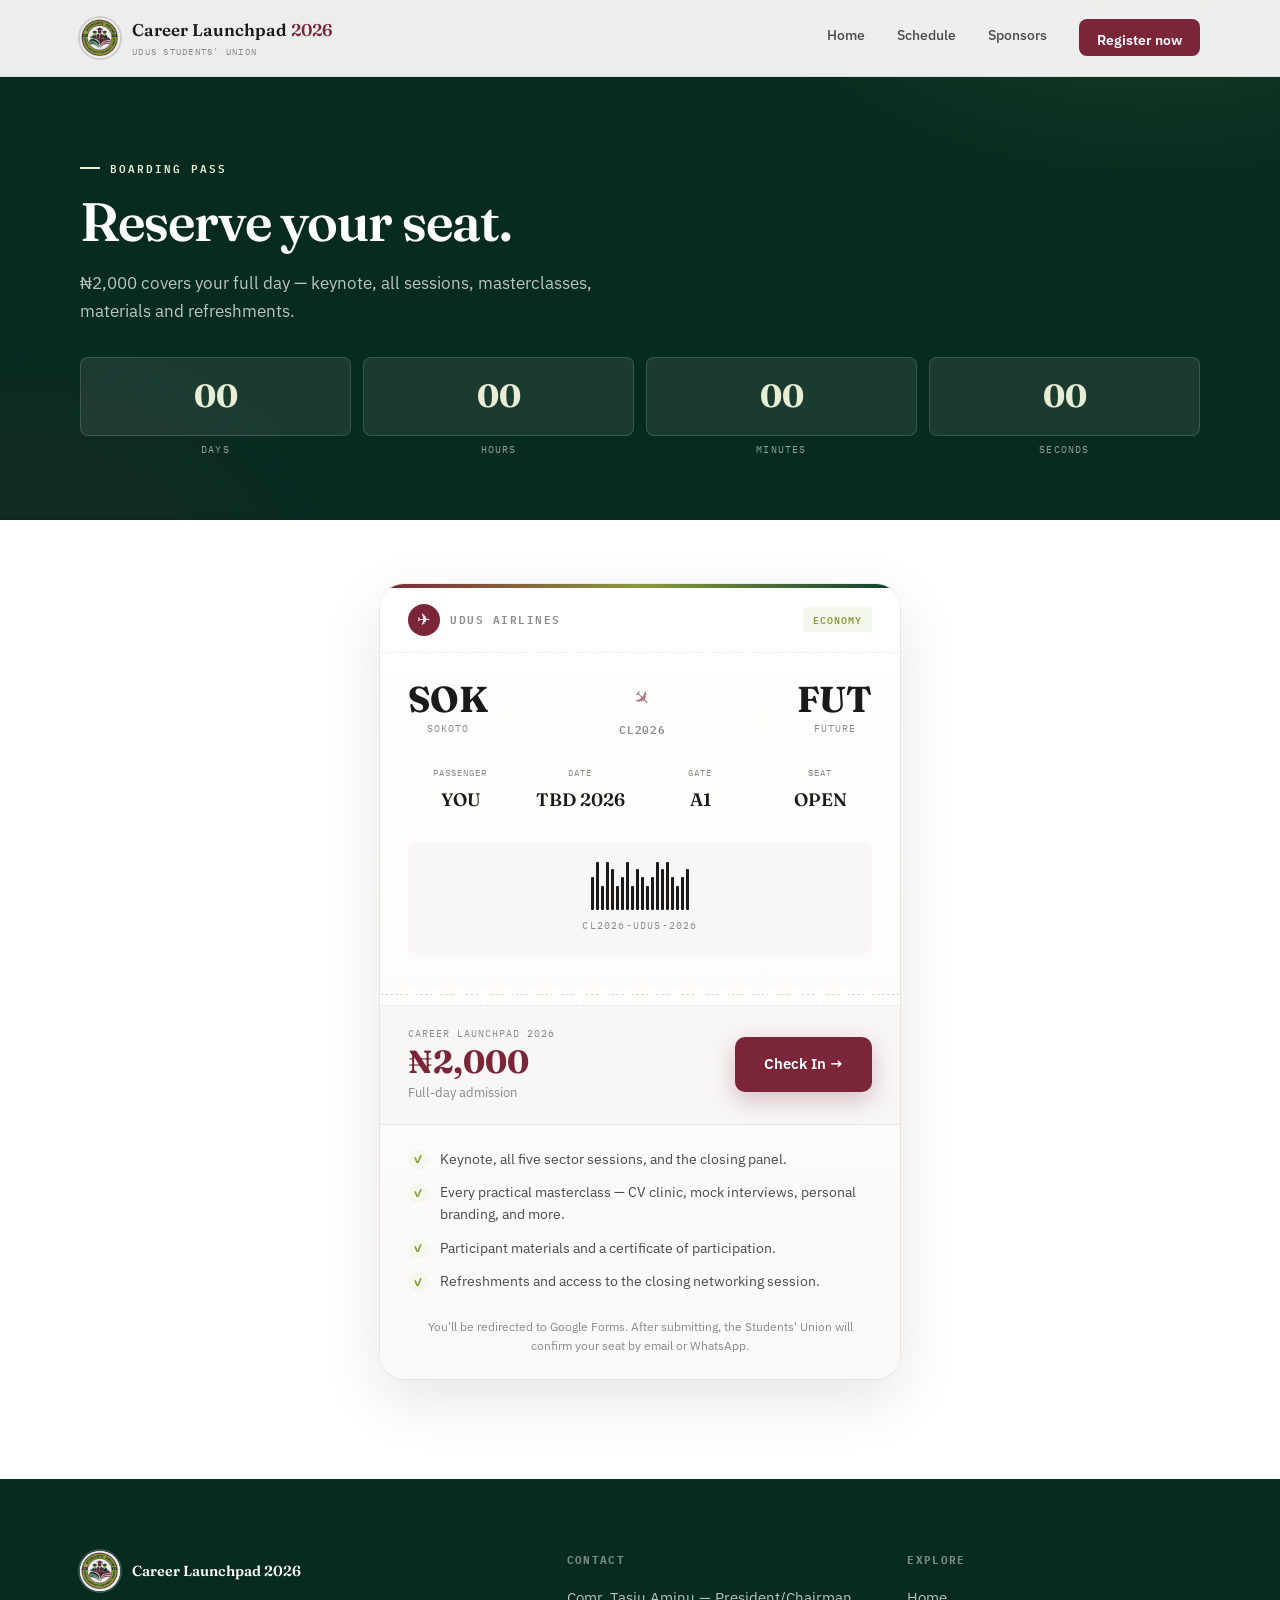
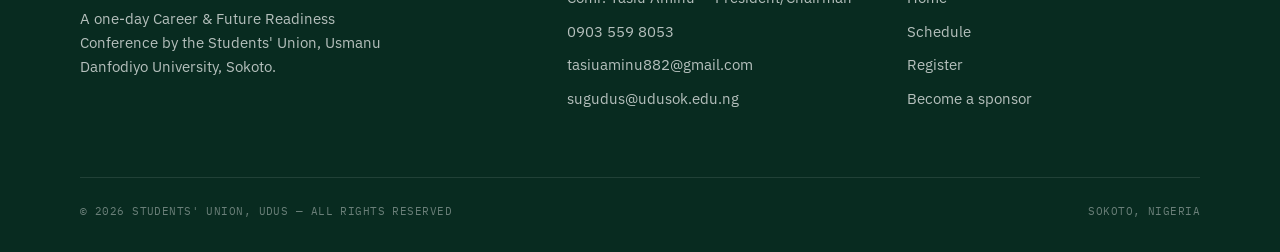
==== register.html @ d5c32422 "first commit" ====
<!DOCTYPE html>
<html lang="en">
<head>
<meta charset="UTF-8">
<meta name="viewport" content="width=device-width, initial-scale=1.0">
<title>Register — Career Launchpad 2026 | UDUS</title>
<meta name="description" content="Register for Career Launchpad 2026. ₦2,000 covers the full-day conference — keynote, sessions, masterclasses, materials and refreshments.">
<meta name="keywords" content="Career Launchpad 2026, UDUS registration, Usmanu Danfodiyo University, Students Union Sokoto, career conference Nigeria, UDUS career event, register for conference">
<meta name="author" content="Students' Union, Usmanu Danfodiyo University, Sokoto">
<meta name="robots" content="index, follow">
<meta property="og:title" content="Register — Career Launchpad 2026 | UDUS">
<meta property="og:description" content="Register for Career Launchpad 2026. ₦2,000 covers the full-day conference — keynote, sessions, masterclasses, materials and refreshments.">
<meta property="og:type" content="website">
<meta property="og:url" content="https://careerlaunchpad2026.com/register.html">
<meta property="og:image" content="images/logo.jpg">
<meta property="og:site_name" content="Career Launchpad 2026">
<meta name="twitter:card" content="summary_large_image">
<meta name="twitter:title" content="Register — Career Launchpad 2026 | UDUS">
<meta name="twitter:description" content="Register for Career Launchpad 2026. ₦2,000 covers the full-day conference — keynote, sessions, masterclasses, materials and refreshments.">
<meta name="twitter:image" content="images/logo.jpg">
<link rel="canonical" href="https://careerlaunchpad2026.com/register.html">
<link rel="preconnect" href="https://fonts.googleapis.com">
<link rel="preconnect" href="https://fonts.gstatic.com" crossorigin>
<link href="https://fonts.googleapis.com/css2?family=Fraunces:ital,wght@0,500;0,600;0,700;1,500;1,600&family=IBM+Plex+Sans:wght@400;500;600;700&family=IBM+Plex+Mono:wght@400;500;600&display=swap" rel="stylesheet">
<link rel="stylesheet" href="styles.css">
</head>
<body>

<!-- ============ NAV ============ -->
<header class="site">
  <div class="navbar">
    <a href="index.html" class="brandmark">
      <span class="mark"><img src="images/logo.jpg" alt="UDUS Students' Union crest"></span>
      <div>Career Launchpad <span style="color:var(--maroon)">2026</span><small>UDUS Students' Union</small></div>
    </a>
    <input type="checkbox" id="navToggle">
    <nav class="links">
      <a href="index.html">Home</a>
      <a href="schedule.html">Schedule</a>
      <a href="sponsors.html">Sponsors</a>
      <a href="register.html" class="nav-cta active">Register now</a>
    </nav>
    <label for="navToggle" class="burger"><span></span><span></span><span></span></label>
  </div>
</header>

<!-- ============ PAGE HERO ============ -->
<section class="page-hero" style="padding-bottom:60px;">
  <div class="wrap">
    <span class="eyebrow on-dark">Boarding pass</span>
    <h1>Reserve your seat.</h1>
    <p>₦2,000 covers your full day — keynote, all sessions, masterclasses, materials and refreshments.</p>
    <div class="countdown" id="countdown">
      <div class="cd-box"><div class="cd-num" id="cd-days">--</div><div class="cd-lbl">Days</div></div>
      <div class="cd-box"><div class="cd-num" id="cd-hours">--</div><div class="cd-lbl">Hours</div></div>
      <div class="cd-box"><div class="cd-num" id="cd-mins">--</div><div class="cd-lbl">Minutes</div></div>
      <div class="cd-box"><div class="cd-num" id="cd-secs">--</div><div class="cd-lbl">Seconds</div></div>
    </div>
  </div>
</section>

<!-- ============ BOARDING PASS ============ -->
<section style="padding-top:64px;">
  <div class="wrap">
    <div class="boarding-pass reveal">
      <!-- Header -->
      <div class="bp-header">
        <div class="bp-airline">
          <span class="bp-logo">✈</span>
          <span class="bp-airline-name">UDUS AIRLINES</span>
        </div>
        <div class="bp-class">ECONOMY</div>
      </div>

      <!-- Main ticket body -->
      <div class="bp-body">
        <div class="bp-route">
          <div class="bp-station">
            <div class="bp-code">SOK</div>
            <div class="bp-city">Sokoto</div>
          </div>
          <div class="bp-flight">
            <div class="bp-plane-icon">✈</div>
            <div class="bp-flight-num">CL2026</div>
          </div>
          <div class="bp-station">
            <div class="bp-code">FUT</div>
            <div class="bp-city">Future</div>
          </div>
        </div>

        <div class="bp-details">
          <div class="bp-detail">
            <div class="bp-label">Passenger</div>
            <div class="bp-value">YOU</div>
          </div>
          <div class="bp-detail">
            <div class="bp-label">Date</div>
            <div class="bp-value">TBD 2026</div>
          </div>
          <div class="bp-detail">
            <div class="bp-label">Gate</div>
            <div class="bp-value">A1</div>
          </div>
          <div class="bp-detail">
            <div class="bp-label">Seat</div>
            <div class="bp-value">OPEN</div>
          </div>
        </div>

        <div class="bp-barcode">
          <div class="bp-barcode-lines">
            <span></span><span></span><span></span><span></span><span></span>
            <span></span><span></span><span></span><span></span><span></span>
            <span></span><span></span><span></span><span></span><span></span>
            <span></span><span></span><span></span><span></span><span></span>
          </div>
          <div class="bp-barcode-num">CL2026-UDUS-2026</div>
        </div>
      </div>

      <!-- Perforation -->
      <div class="bp-perforation">
        <span></span><span></span><span></span><span></span><span></span>
        <span></span><span></span><span></span><span></span><span></span>
        <span></span><span></span><span></span><span></span><span></span>
        <span></span><span></span><span></span><span></span><span></span>
      </div>

      <!-- Stub -->
      <div class="bp-stub">
        <div class="bp-stub-left">
          <div class="bp-stub-label">Career Launchpad 2026</div>
          <div class="bp-stub-price">₦2,000</div>
          <div class="bp-stub-note">Full-day admission</div>
        </div>
        <div class="bp-stub-right">
          <a href="https://docs.google.com/forms/d/e/REPLACE_WITH_YOUR_FORM_ID/viewform" target="_blank" rel="noopener" class="btn btn-primary bp-cta">
            Check In →
          </a>
        </div>
      </div>

      <!-- Features -->
      <div class="bp-features">
        <div class="bp-feature">
          <span class="bp-check">✓</span>
          <span>Keynote, all five sector sessions, and the closing panel.</span>
        </div>
        <div class="bp-feature">
          <span class="bp-check">✓</span>
          <span>Every practical masterclass — CV clinic, mock interviews, personal branding, and more.</span>
        </div>
        <div class="bp-feature">
          <span class="bp-check">✓</span>
          <span>Participant materials and a certificate of participation.</span>
        </div>
        <div class="bp-feature">
          <span class="bp-check">✓</span>
          <span>Refreshments and access to the closing networking session.</span>
        </div>
      </div>

      <p class="bp-disclaimer">
        You'll be redirected to Google Forms. After submitting, the Students' Union will confirm your seat by email or WhatsApp.
      </p>
    </div>
  </div>
</section>

<!-- ============ FOOTER ============ -->
<footer>
  <div class="wrap">
    <div class="foot-grid">
      <div>
        <a href="index.html" class="brandmark" style="margin-bottom:16px; display:flex;">
          <span class="mark"><img src="images/logo.jpg" alt="UDUS Students' Union crest"></span>
          Career Launchpad 2026
        </a>
        <p style="max-width:320px;">A one-day Career &amp; Future Readiness Conference by the Students' Union, Usmanu Danfodiyo University, Sokoto.</p>
      </div>
      <div>
        <h5>Contact</h5>
        <p>Comr. Tasiu Aminu — President/Chairman</p>
        <a href="tel:+2349035598053">0903 559 8053</a>
        <a href="mailto:tasiuaminu882@gmail.com">tasiuaminu882@gmail.com</a>
        <a href="mailto:sugudus@udusok.edu.ng">sugudus@udusok.edu.ng</a>
      </div>
      <div>
        <h5>Explore</h5>
        <a href="index.html">Home</a>
        <a href="schedule.html">Schedule</a>
        <a href="register.html">Register</a>
        <a href="sponsors.html">Become a sponsor</a>
      </div>
    </div>
    <div class="foot-bottom">
      <span>© 2026 STUDENTS' UNION, UDUS — ALL RIGHTS RESERVED</span>
      <span>SOKOTO, NIGERIA</span>
    </div>
  </div>
</footer>

<div class="toast" id="toast"></div>

<script src="script.js"></script>
</body>
</html>
---- styles.css ----
/* ==========================================================================
   CAREER LAUNCHPAD 2026 — Clean, white-based, highly converting redesign
   White + SU Logo accents (maroon, olive, forest green)
   Mobile-first, scroll-reveal, image-integrated
   ========================================================================== */

:root{
  /* === Base whites & neutrals === */
  --bg:          #FFFFFF;
  --bg-soft:     #F8F7F5;
  --bg-warm:     #F0EDE8;
  --surface:     #FFFFFF;
  --surface-warm:#FAF9F7;
  --ink:         #1A1A1A;
  --ink-soft:    #4A4A4A;
  --ink-faint:   #8A8A8A;
  --ink-muted:   #B0B0B0;

  /* === SU Logo colours === */
  --maroon:      #7A2638;
  --maroon-light:#94304A;
  --maroon-deep: #5C1C2A;
  --green:       #0B3D2E;
  --green-deep:  #082B20;
  --olive:       #8B9A3E;
  --olive-soft:  #E8EDD5;
  --olive-light: #F4F7EC;

  /* === Functional === */
  --line:          rgba(0,0,0,0.07);
  --line-strong:   rgba(0,0,0,0.14);
  --line-white:    rgba(255,255,255,0.14);
  --shadow:        0 4px 24px rgba(0,0,0,0.06);
  --shadow-md:     0 8px 32px rgba(0,0,0,0.08);
  --shadow-lg:     0 16px 48px rgba(0,0,0,0.10);
  --shadow-xl:     0 24px 64px rgba(0,0,0,0.12);

  /* === Typography === */
  --display: 'Fraunces', Georgia, serif;
  --body:    'IBM Plex Sans', system-ui, sans-serif;
  --mono:    'IBM Plex Mono', monospace;

  --radius:    16px;
  --radius-sm: 10px;
  --radius-lg: 24px;
  --radius-xl: 32px;
}

*{box-sizing:border-box; margin:0; padding:0;}
html{scroll-behavior:smooth;}
body{
  background:var(--bg);
  color:var(--ink);
  font-family:var(--body);
  line-height:1.65;
  -webkit-font-smoothing:antialiased;
  overflow-x:hidden;
}
a{color:inherit; text-decoration:none;}
img{max-width:100%; display:block;}
ul{list-style:none;}
button{font-family:inherit; cursor:pointer;}
input, select, textarea{font-family:inherit;}

.wrap{
  max-width:1200px;
  margin:0 auto;
  padding:0 24px;
}
@media (min-width:768px){ .wrap{padding:0 40px;} }

/* ==========================================================================
   TYPOGRAPHY
   ========================================================================== */
h1,h2,h3,h4{
  font-family:var(--display);
  font-weight:600;
  letter-spacing:-0.02em;
  color:var(--ink);
  line-height:1.15;
}

.eyebrow{
  font-family:var(--mono);
  font-size:11px;
  letter-spacing:0.18em;
  text-transform:uppercase;
  color:var(--olive);
  display:inline-flex;
  align-items:center;
  gap:10px;
  font-weight:600;
}
.eyebrow::before{
  content:'';
  width:20px; height:2px;
  background:var(--olive);
  display:inline-block;
}
.eyebrow.on-dark{ color:var(--olive-soft); }
.eyebrow.on-dark::before{ background:var(--olive-soft); }
.eyebrow.center{ justify-content:center; }
.eyebrow.center::before{ content:none; }

/* ==========================================================================
    REVEAL ANIMATIONS
    ========================================================================== */
.reveal{
  opacity:0;
  transform:translateY(28px);
  transition:opacity .8s cubic-bezier(.22,1,.36,1), transform .8s cubic-bezier(.22,1,.36,1);
}
.reveal.in{opacity:1; transform:translateY(0);}
.reveal-delay-1{transition-delay:.1s;}
.reveal-delay-2{transition-delay:.2s;}
.reveal-delay-3{transition-delay:.3s;}
@media (prefers-reduced-motion:reduce){
  .reveal{opacity:1; transform:none; transition:none;}
  html{scroll-behavior:auto;}
}

/* Staggered children reveal */
.reveal-group > * {
  opacity: 0;
  transform: translateY(20px);
  transition: opacity .6s cubic-bezier(.22,1,.36,1), transform .6s cubic-bezier(.22,1,.36,1);
}
.reveal-group.in > *:nth-child(1) { transition-delay: 0s; opacity: 1; transform: translateY(0); }
.reveal-group.in > *:nth-child(2) { transition-delay: .08s; opacity: 1; transform: translateY(0); }
.reveal-group.in > *:nth-child(3) { transition-delay: .16s; opacity: 1; transform: translateY(0); }
.reveal-group.in > *:nth-child(4) { transition-delay: .24s; opacity: 1; transform: translateY(0); }
.reveal-group.in > *:nth-child(5) { transition-delay: .32s; opacity: 1; transform: translateY(0); }
.reveal-group.in > *:nth-child(6) { transition-delay: .40s; opacity: 1; transform: translateY(0); }

/* ==========================================================================
   BUTTONS
   ========================================================================== */
.btn{
  display:inline-flex; align-items:center; justify-content:center; gap:8px;
  padding:16px 28px; border-radius:10px; font-weight:600; font-size:15px;
  border:1.5px solid transparent;
  transition:transform .25s cubic-bezier(.22,1,.36,1), box-shadow .25s cubic-bezier(.22,1,.36,1), background .25s ease, color .25s ease;
  white-space:nowrap;
  position:relative; overflow:hidden;
}
.btn::before{
  content:''; position:absolute; inset:0;
  background:linear-gradient(135deg, rgba(255,255,255,0.15) 0%, transparent 60%);
  opacity:0; transition:opacity .3s ease;
  pointer-events:none;
}
.btn:hover{transform:translateY(-3px);}
.btn:hover::before{opacity:1;}
.btn:active{transform:translateY(-1px) scale(0.98);}

.btn-primary{
  background:var(--maroon); color:#fff;
  box-shadow:0 8px 24px rgba(122,38,56,0.28);
}
.btn-primary:hover{
  background:var(--maroon-light);
  box-shadow:0 12px 32px rgba(122,38,56,0.38);
}

.btn-olive{
  background:var(--olive); color:#1a1a06;
  box-shadow:0 8px 24px rgba(139,154,62,0.28);
}
.btn-olive:hover{
  background:#9DAD48;
  box-shadow:0 12px 32px rgba(139,154,62,0.38);
}

.btn-ghost{
  background:transparent; color:var(--ink);
  border:1.5px solid var(--line-strong);
}
.btn-ghost:hover{background:var(--bg-warm); border-color:var(--ink-faint);}
.btn-ghost.on-dark{color:#fff; border-color:rgba(255,255,255,0.35);}
.btn-ghost.on-dark:hover{background:rgba(255,255,255,0.08);}

.btn-white{
  background:#fff; color:var(--maroon);
  box-shadow:0 4px 16px rgba(0,0,0,0.08);
}
.btn-white:hover{box-shadow:0 8px 24px rgba(0,0,0,0.12);}

/* Button ripple effect */
.btn::after{
  content:''; position:absolute; inset:0;
  background:radial-gradient(circle at var(--x,50%) var(--y,50%), rgba(255,255,255,0.3) 0%, transparent 60%);
  opacity:0; transition:opacity .4s ease;
  pointer-events:none;
}
.btn:hover::after{opacity:1;}

/* ==========================================================================
   PHOTO SLOTS & IMAGE FRAMES
   ========================================================================== */
.photo-slot{
  position:relative; overflow:hidden;
  background:var(--bg-warm);
  border-radius:var(--radius);
}
.photo-slot img{
  width:100%; height:100%; object-fit:cover; display:block;
  transition:transform .6s cubic-bezier(.22,1,.36,1);
}
.photo-slot img.img-loading{
  opacity:0;
}
.photo-slot img.img-loaded{
  animation:imgFadeIn .6s ease forwards;
}
.photo-slot:hover img{transform:scale(1.05);}
.photo-slot .placeholder{
  position:absolute; inset:0;
  display:flex; flex-direction:column; align-items:center; justify-content:center;
  gap:10px; text-align:center; padding:20px;
  background:
    repeating-linear-gradient(135deg, rgba(0,0,0,0.02) 0 14px, transparent 14px 28px),
    linear-gradient(160deg, var(--bg-warm), var(--surface));
  border:2px dashed var(--line-strong);
}
.photo-slot .placeholder svg{width:28px; height:28px; opacity:0.4; color:var(--maroon);}
.photo-slot .placeholder .fname{
  font-family:var(--mono); font-size:10.5px; letter-spacing:0.05em; color:var(--ink-faint);
}
.photo-slot .placeholder .fdim{
  font-family:var(--mono); font-size:9.5px; color:var(--ink-muted);
}
.photo-slot.loaded .placeholder{display:none;}

@keyframes imgFadeIn{
  from{opacity:0; transform:scale(1.02);}
  to{opacity:1; transform:scale(1);}
}

.img-frame{
  border-radius:var(--radius-lg);
  overflow:hidden;
  box-shadow:var(--shadow-lg);
}
.img-frame img{width:100%; height:100%; object-fit:cover; display:block;}

/* ==========================================================================
   NAVIGATION
   ========================================================================== */
header.site{
  position:fixed; top:0; left:0; right:0; z-index:500;
  background:rgba(255,255,255,0.92);
  backdrop-filter:blur(12px);
  border-bottom:1px solid var(--line);
  transition:background .3s ease, box-shadow .3s ease;
}
header.site.scrolled{
  background:rgba(255,255,255,0.98);
  box-shadow:0 2px 20px rgba(0,0,0,0.06);
}

/* Mobile nav overlay */
@media (max-width:860px){
  nav.links::before{
    content:''; position:fixed; inset:0; background:rgba(0,0,0,0);
    pointer-events:none; transition:background .4s ease;
    z-index:-1;
  }
  #navToggle:checked ~ nav.links::before{
    background:rgba(0,0,0,0.35); pointer-events:auto;
  }
}

/* Mobile menu link stagger animation */
@media (max-width:860px){
  nav.links a{
    opacity:0; transform:translateX(20px);
    transition:opacity .3s ease, transform .3s ease, color .2s ease;
  }
  #navToggle:checked ~ nav.links a{
    opacity:1; transform:translateX(0);
  }
  #navToggle:checked ~ nav.links a:nth-child(1){transition-delay:.05s;}
  #navToggle:checked ~ nav.links a:nth-child(2){transition-delay:.1s;}
  #navToggle:checked ~ nav.links a:nth-child(3){transition-delay:.15s;}
  #navToggle:checked ~ nav.links a:nth-child(4){transition-delay:.2s;}
  #navToggle:checked ~ nav.links a:nth-child(5){transition-delay:.25s;}
  #navToggle:checked ~ nav.links a:nth-child(6){transition-delay:.3s;}
}

/* Ensure nav links are visible on desktop */
@media (min-width:861px){
  nav.links a{opacity:1 !important; transform:none !important; transition-delay:0s !important;}
}


.navbar{
  display:flex; align-items:center; justify-content:space-between;
  padding:14px 24px;
  max-width:1200px; margin:0 auto;
}
@media (min-width:768px){ .navbar{padding:16px 40px;} }

.brandmark{
  display:flex; align-items:center; gap:12px;
  font-family:var(--display); font-weight:600; font-size:17px;
  color:var(--ink);
  transition:opacity .2s ease;
}
.brandmark:hover{opacity:0.85;}
.brandmark .mark{
  width:40px; height:40px; border-radius:50%; flex:none; overflow:hidden;
  box-shadow:0 0 0 2px var(--line-strong);
  background:var(--bg);
  transition:transform .3s ease, box-shadow .3s ease;
}
.brandmark:hover .mark{transform:scale(1.08); box-shadow:0 0 0 3px var(--maroon);}
.brandmark .mark img{width:100%; height:100%; object-fit:cover; display:block;}
.brandmark small{
  display:block; font-family:var(--mono); font-weight:400; font-size:9px;
  letter-spacing:0.14em; color:var(--ink-faint); text-transform:uppercase; margin-top:1px;
}

nav.links{display:flex; align-items:center; gap:32px;}
nav.links a{
  font-size:14px; color:var(--ink-soft); font-weight:500;
  transition:color .2s ease;
  white-space:nowrap;
  position:relative;
  padding-bottom:4px;
}
nav.links a::after{
  content:''; position:absolute; left:0; right:100%; bottom:0; height:2px;
  background:var(--maroon);
  transition:right .3s cubic-bezier(.22,1,.36,1);
}
nav.links a:hover{color:var(--ink);}
nav.links a:hover::after{right:0;}
nav.links a.active{color:var(--ink); font-weight:600;}
nav.links a.active::after{right:0;}

.nav-cta{
  background:var(--maroon);
  color:#fff !important;
  font-weight:600; font-size:13px;
  padding:10px 18px;
  border-radius:8px;
  transition:transform .2s cubic-bezier(.22,1,.36,1), box-shadow .2s ease, background .2s ease;
}
.nav-cta::after{display:none !important;}
.nav-cta:hover{transform:translateY(-2px); box-shadow:0 8px 20px rgba(122,38,56,0.3); background:var(--maroon-light);}
.nav-cta:active{transform:translateY(0) scale(0.97);}

#navToggle{display:none;}
.burger{display:none; flex-direction:column; gap:5px; cursor:pointer; z-index:600; padding:4px;}
.burger span{width:24px; height:2px; background:var(--ink); transition:all .3s cubic-bezier(.22,1,.36,1);}

@media (max-width:860px){
  nav.links{
    position:fixed; top:0; right:-100%; height:100vh; width:78%; max-width:320px;
    background:var(--surface); flex-direction:column; justify-content:center;
    align-items:flex-start; padding:40px; gap:24px; transition:right .4s cubic-bezier(.22,1,.36,1);
    border-left:1px solid var(--line); box-shadow:var(--shadow-xl);
  }
  nav.links a{font-size:18px;}
  #navToggle:checked ~ nav.links{right:0;}
  .burger{display:flex;}
  #navToggle:checked ~ .burger span:nth-child(1){transform:rotate(45deg) translate(5px,5px);}
  #navToggle:checked ~ .burger span:nth-child(2){opacity:0; transform:scaleX(0);}
  #navToggle:checked ~ .burger span:nth-child(3){transform:rotate(-45deg) translate(5px,-5px);}
}

/* ==========================================================================
   HOME HERO
   ========================================================================== */
.trust-bar{
  display:flex; flex-wrap:nowrap; justify-content:center; align-items:center; gap:10px 18px;
  text-align:center; font-size:16px; line-height:1.4; color:var(--ink-soft);
  font-weight:700;
}
.trust-bar strong{
  color:var(--ink); font-weight:900;
  text-transform:uppercase;
  letter-spacing:0.08em;
  font-size:13px;
  display:inline-block;
  margin-right:6px;
}
.trust-bar > span{
  padding:4px 0;
  white-space:nowrap;
}
@media (max-width:900px){
  .trust-bar{flex-wrap:wrap; font-size:15px;}
}
@media (max-width:760px){
  .trust-bar{flex-direction:column; gap:10px; font-size:15px;}
  .trust-bar > span{display:block; white-space:normal;}
  .trust-bar [style*="color:var(--line-strong)"]{display:none;}
}

.home-hero{
  padding:140px 0 80px;
  background:var(--bg);
  position:relative;
  border-bottom:1px solid var(--line);
  overflow:hidden;
}
.home-hero::before{
  content:''; position:absolute; top:-20%; right:-10%; width:500px; height:500px;
  background:radial-gradient(circle, var(--olive-light) 0%, transparent 70%);
  opacity:0.6; pointer-events:none;
  animation:heroGlow 8s ease-in-out infinite alternate;
}
@keyframes heroGlow{
  from{transform:scale(1) translate(0,0); opacity:0.5;}
  to{transform:scale(1.1) translate(-20px,10px); opacity:0.7;}
}

.home-grid{
  display:grid; grid-template-columns:1.1fr 0.9fr; gap:60px; align-items:center;
  position:relative; z-index:1;
}
@media (max-width:960px){ .home-grid{grid-template-columns:1fr; gap:48px;} }

.theme-tag{
  font-family:var(--mono); font-size:11px; letter-spacing:0.12em; text-transform:uppercase;
  color:var(--maroon); background:var(--olive-light);
  padding:7px 14px; border-radius:20px; font-weight:600;
  display:inline-block; margin-bottom:24px;
}

h1.hero-title{
  font-size:clamp(36px, 5.5vw, 64px);
  line-height:1.05;
  color:var(--ink);
}
h1.hero-title em{
  font-style:italic; color:var(--maroon);
}

.hero-sub{
  margin-top:22px; max-width:520px;
  font-size:17.5px; color:var(--ink-soft); line-height:1.6;
}

.hero-actions{
  display:flex; gap:14px; margin-top:36px; flex-wrap:wrap;
}

.hero-meta{
  display:flex; gap:32px; margin-top:40px; flex-wrap:wrap;
}
.hero-meta div{
  font-family:var(--mono); font-size:11px; color:var(--ink-faint);
  text-transform:uppercase; letter-spacing:0.08em;
}
.hero-meta div b{
  display:block; font-family:var(--body); font-size:15px; color:var(--ink);
  font-weight:600; text-transform:none; letter-spacing:0; margin-top:4px;
}

/* Hero image card */
.hero-image-wrap{
  position:relative;
}
.hero-image-wrap .img-frame{
  aspect-ratio:4/5;
  position:relative;
}
.hero-image-wrap .hero-badge{
  position:absolute; bottom:-16px; left:-16px; z-index:3;
  background:var(--surface); border-radius:var(--radius);
  padding:16px 20px; box-shadow:var(--shadow-lg);
  display:flex; align-items:center; gap:14px;
}
.hero-badge .num{
  font-family:var(--display); font-size:28px; color:var(--maroon); font-weight:700;
}
.hero-badge .lbl{
  font-family:var(--mono); font-size:10px; color:var(--ink-faint);
  text-transform:uppercase; letter-spacing:0.08em; max-width:110px; line-height:1.4;
}

@media (max-width:960px){
  .home-hero{padding:120px 0 60px;}
  .hero-image-wrap .hero-badge{bottom:-12px; left:12px;}
}
@media (max-width:560px){
  .wrap{padding:0 20px;}
  .home-hero{padding:110px 0 48px;}
  .page-hero{padding:128px 0 56px;}
  .hero-actions{flex-direction:column; align-items:stretch;}
  .hero-actions .btn{width:100%; justify-content:center;}
  .hero-meta{gap:16px; margin-top:28px;}
  .hero-meta div{flex:1 1 100%;}
  .hero-image-wrap .hero-badge{left:10px; right:10px; bottom:-8px; padding:14px 16px;}
  .section-head{margin-bottom:40px;}
  .cta-banner{padding:32px 24px;}
  .cta-actions{flex-direction:column; align-items:stretch; width:100%;}
  .cta-actions .btn{width:100%; justify-content:center;}
  .brandmark{gap:8px; font-size:15px;}
  .brandmark .mark{width:36px; height:36px;}
  .brandmark small{display:none;}
}

/* ==========================================================================
   SECTION SHELL
   ========================================================================== */
section{padding:100px 0;}
@media (max-width:768px){ section{padding:72px 0;} }

.section-head{max-width:640px; margin-bottom:56px;}
.section-head h2{font-size:clamp(28px, 3.6vw, 44px); margin-top:16px;}
.section-head p{margin-top:14px; color:var(--ink-soft); font-size:16.5px;}
.section-head.center{margin-left:auto; margin-right:auto; text-align:center;}

.band-alt{background:var(--bg-soft);}
.band-warm{background:var(--bg-warm);}
.band-dark{background:var(--green-deep); color:#fff;}
.band-maroon{background:var(--maroon); color:#fff;}
.band-dark .section-head p{color:rgba(255,255,255,0.72);}
.band-dark h2{color:#fff;}

/* ==========================================================================
   ABOUT / WHY
   ========================================================================== */
.about-section{padding-top:96px;}
.about-grid{
  display:grid; justify-items:center;
}
.about-intro-card{
  width:min(100%, 900px);
  background:linear-gradient(135deg, var(--surface), var(--bg-soft));
  border:1px solid var(--line);
  border-radius:var(--radius-lg);
  padding:40px 36px;
  box-shadow:var(--shadow);
}
.about-head{max-width:720px; margin:0 auto 24px; text-align:center;}
.about-head h2{margin-top:16px; font-size:clamp(28px,3.4vw,40px);}
.about-head p{margin-top:14px; color:var(--ink-soft); font-size:16px;}

.about-image{aspect-ratio:3/4; border-radius:var(--radius-lg); overflow:hidden; box-shadow:var(--shadow-lg);}
.about-image img{width:100%; height:100%; object-fit:cover;}

.stat-grid-2{display:grid; grid-template-columns:repeat(2,1fr); gap:16px; margin-top:32px;}
@media (max-width:900px){ .about-intro-card{padding:32px 24px;} }
@media (max-width:480px){ .stat-grid-2{grid-template-columns:1fr;} }

.stat-cell{
  background:var(--surface); border:1px solid var(--line); border-radius:var(--radius-sm);
  padding:26px 22px;
}
.stat-cell .n{font-family:var(--display); font-size:28px; font-weight:700; color:var(--maroon);}
.stat-cell .t{font-size:14px; color:var(--ink-soft); margin-top:10px; line-height:1.55;}

/* ==========================================================================
   OUTCOMES
   ========================================================================== */
.outcome-list{display:grid; grid-template-columns:repeat(2,1fr); gap:0 48px;}
@media (max-width:760px){ .outcome-list{grid-template-columns:1fr;} }

.outcome-item{
  display:flex; gap:16px; align-items:flex-start;
  padding:20px 0; border-bottom:1px solid var(--line);
}
.band-dark .outcome-item{border-bottom-color:var(--line-white);}

.outcome-item .mark{
  flex:none; width:28px; height:28px; border-radius:50%;
  background:var(--olive-light); border:1.5px solid var(--olive);
  color:var(--olive); display:flex; align-items:center; justify-content:center;
  font-size:13px; font-weight:700; margin-top:2px;
}
.band-dark .outcome-item .mark{
  background:rgba(139,154,62,0.15); border-color:var(--olive-soft); color:var(--olive-soft);
}

.outcome-item p{font-size:15.5px; color:var(--ink-soft); line-height:1.6;}
.band-dark .outcome-item p{color:rgba(255,255,255,0.78);}

/* ==========================================================================
   SCHEDULE
   ========================================================================== */
.sched-table{
  border:1px solid var(--line); border-radius:var(--radius); overflow:hidden;
  background:var(--surface); box-shadow:var(--shadow);
}
.sched-row{
  display:grid; grid-template-columns:120px 1fr 140px; gap:18px; align-items:center;
  padding:22px 28px; border-bottom:1px solid var(--line);
  transition:background .25s ease, transform .25s ease, box-shadow .25s ease;
  position:relative;
}
.sched-row:hover{background:var(--bg-soft); transform:translateX(4px); box-shadow:var(--shadow); z-index:1;}
.sched-row:last-child{border-bottom:none;}

.sched-row .tcode{
  font-family:var(--mono); font-size:11.5px; color:var(--maroon);
  letter-spacing:0.06em; font-weight:600; text-transform:uppercase;
}
.sched-row .seg h4{font-size:17px; color:var(--ink); font-weight:600; transition:color .2s ease;}
.sched-row:hover .seg h4{color:var(--maroon);}
.sched-row .seg p{font-size:14px; color:var(--ink-soft); margin-top:4px;}
.sched-row .fmt{
  font-family:var(--mono); font-size:10.5px; text-transform:uppercase; letter-spacing:0.06em;
  color:var(--ink-faint); text-align:right;
  background:var(--bg-soft); border-radius:20px; padding:6px 14px;
  justify-self:end;
  transition:background .2s ease, color .2s ease;
}
.sched-row:hover .fmt{background:var(--olive-light); color:var(--olive);}

@media (max-width:720px){
  .sched-row{grid-template-columns:1fr; gap:6px; padding:20px 22px;}
  .sched-row:hover{transform:translateY(-2px);}
  .sched-row .fmt{text-align:left; justify-self:start;}
}

/* ==========================================================================
   MASTERCLASSES
   ========================================================================== */
.mc-grid{display:grid; grid-template-columns:repeat(3,1fr); gap:20px;}
@media (max-width:960px){ .mc-grid{grid-template-columns:repeat(2,1fr);} }
@media (max-width:560px){ .mc-grid{grid-template-columns:1fr;} }

.mc-card{
  background:var(--surface); border:1px solid var(--line); border-radius:var(--radius);
  padding:28px;
  transition:transform .35s cubic-bezier(.22,1,.36,1), box-shadow .35s cubic-bezier(.22,1,.36,1), border-color .3s ease;
  position:relative; overflow:hidden;
}
.mc-card::before{
  content:''; position:absolute; top:0; left:0; right:0; height:3px;
  background:linear-gradient(90deg, var(--maroon), var(--olive));
  transform:scaleX(0); transform-origin:left;
  transition:transform .4s cubic-bezier(.22,1,.36,1);
}
.mc-card:hover{transform:translateY(-6px); box-shadow:var(--shadow-lg); border-color:var(--line-strong);}
.mc-card:hover::before{transform:scaleX(1);}
.mc-card .tag{
  font-family:var(--mono); font-size:10px; color:var(--maroon);
  letter-spacing:0.1em; text-transform:uppercase; font-weight:600;
  background:var(--olive-light); padding:5px 10px; border-radius:6px; display:inline-block;
  transition:background .3s ease, color .3s ease;
}
.mc-card:hover .tag{background:var(--maroon); color:#fff;}
.mc-card h4{font-size:18px; margin-top:14px; transition:color .2s ease;}
.mc-card:hover h4{color:var(--maroon);}
.mc-card p{font-size:14px; color:var(--ink-soft); margin-top:10px; line-height:1.6;}

/* ==========================================================================
   GALLERY
   ========================================================================== */
.gallery-grid{display:grid; grid-template-columns:repeat(4,1fr); gap:16px;}
@media (max-width:900px){ .gallery-grid{grid-template-columns:repeat(2,1fr);} }

.gallery-grid .photo-slot{aspect-ratio:1/1; border-radius:var(--radius);}
.gallery-grid .photo-slot .placeholder{border-radius:var(--radius);}

/* ==========================================================================
   CTA BANNER
   ========================================================================== */
.cta-banner{
  background:var(--green-deep); border-radius:var(--radius-lg);
  padding:56px 48px;
  display:flex; align-items:center; justify-content:space-between; gap:32px; flex-wrap:wrap;
  color:#fff; position:relative; overflow:hidden;
}
.cta-banner::before{
  content:''; position:absolute; inset:0;
  background:
    radial-gradient(ellipse 600px 400px at 100% 0%, rgba(139,154,62,0.18), transparent 60%),
    radial-gradient(ellipse 400px 300px at 0% 100%, rgba(122,38,56,0.15), transparent 60%);
}
.cta-banner > *{position:relative; z-index:1;}
.cta-banner h3{color:#fff; font-size:clamp(24px,3.2vw,36px); max-width:500px;}
.cta-banner p{color:rgba(255,255,255,0.72); margin-top:10px; max-width:440px; font-size:16px;}
.cta-actions{display:flex; gap:14px; flex-wrap:wrap;}

/* Inline CTA (light background) */
.inline-cta{
  background:var(--bg-soft); border-radius:var(--radius-lg);
  padding:48px 40px;
  display:flex; align-items:center; justify-content:space-between; gap:32px; flex-wrap:wrap;
}
.inline-cta h3{font-size:clamp(22px,2.8vw,30px);}
.inline-cta p{color:var(--ink-soft); margin-top:8px; max-width:420px;}

/* ==========================================================================
   REGISTRATION / GOOGLE FORM
   ========================================================================== */
.reg-hero{padding:160px 0 80px; background:var(--bg); border-bottom:1px solid var(--line);}

.reg-card{
  max-width:640px; margin:0 auto;
  background:var(--surface);
  border:1px solid var(--line); border-radius:var(--radius-lg);
  padding:48px 40px;
  box-shadow:var(--shadow-lg);
  text-align:center;
}
@media (max-width:560px){ .reg-card{padding:36px 24px;} }

.reg-card .price{
  font-family:var(--display); font-size:56px; font-weight:700; color:var(--maroon);
  line-height:1;
}
.reg-card .price-note{
  font-family:var(--mono); font-size:11px; letter-spacing:0.1em;
  text-transform:uppercase; color:var(--ink-faint); margin-top:8px;
}

.reg-features{
  display:grid; grid-template-columns:1fr 1fr; gap:12px;
  margin:36px 0; text-align:left;
}
@media (max-width:480px){ .reg-features{grid-template-columns:1fr;} }

.reg-feature{
  display:flex; gap:12px; align-items:flex-start;
  padding:14px; background:var(--bg-soft); border-radius:var(--radius-sm);
}
.reg-feature .check{
  flex:none; width:22px; height:22px; border-radius:50%;
  background:var(--olive-light); color:var(--olive);
  display:flex; align-items:center; justify-content:center;
  font-size:11px; font-weight:700; margin-top:2px;
}
.reg-feature p{font-size:14px; color:var(--ink-soft); line-height:1.5;}

.google-form-note{
  background:var(--olive-light); border:1px solid var(--olive-soft);
  border-radius:var(--radius-sm); padding:16px 20px;
  font-size:14px; color:var(--ink-soft); text-align:left;
  margin-bottom:24px;
}

/* ==========================================================================
   SPONSORSHIP
   ========================================================================== */
.spons-intro{display:grid; grid-template-columns:1fr 1fr; gap:48px; align-items:start;}
@media (max-width:900px){ .spons-intro{grid-template-columns:1fr;} }

.why-list{display:grid; gap:14px; margin-top:24px;}
.why-item{
  padding:18px 20px; background:var(--surface); border:1px solid var(--line); border-radius:var(--radius-sm);
  font-size:14.5px; color:var(--ink-soft); display:flex; gap:14px;
  transition:transform .2s ease, box-shadow .2s ease;
}
.why-item:hover{transform:translateY(-2px); box-shadow:var(--shadow);}
.why-item b{color:var(--ink); font-weight:600;}
.why-item .idx{
  flex:none; width:28px; height:28px; border-radius:50%;
  background:var(--olive-light); color:var(--olive);
  display:flex; align-items:center; justify-content:center;
  font-family:var(--mono); font-size:12px; font-weight:700;
}

.support-board{
  background:var(--green-deep); color:#fff; border-radius:var(--radius); overflow:hidden;
  box-shadow:var(--shadow-lg);
}
.support-head{
  padding:16px 20px; background:rgba(255,255,255,0.06);
  border-bottom:1px solid rgba(255,255,255,0.1);
  font-family:var(--mono); font-size:11px; letter-spacing:0.1em;
  text-transform:uppercase; color:rgba(255,255,255,0.55);
  display:flex; justify-content:space-between;
}
.support-row{
  display:flex; justify-content:space-between; padding:16px 20px;
  border-bottom:1px solid rgba(255,255,255,0.08);
  font-size:14px;
}
.support-row:last-child{border-bottom:none;}
.support-row .label{color:rgba(255,255,255,0.5); text-transform:uppercase; font-size:11px; letter-spacing:0.06em; font-family:var(--mono);}
.support-row .value{color:#fff; font-weight:500;}

/* Sponsor photo band */
.sponsor-photo-band{
  margin-top:56px; border-radius:var(--radius); overflow:hidden; position:relative;
  min-height:320px; aspect-ratio:16/7;
}
.sponsor-photo-band img{width:100%; height:100%; object-fit:cover;}
.sponsor-photo-band .band-copy{
  position:absolute; inset:0; z-index:2;
  display:flex; flex-direction:column; justify-content:center;
  padding:40px 48px;
  background:linear-gradient(90deg, rgba(8,43,32,0.92) 0%, rgba(8,43,32,0.5) 60%, transparent 100%);
}
.sponsor-photo-band .band-copy h4{font-size:26px; color:#fff; max-width:420px;}
.sponsor-photo-band .band-copy p{font-size:15px; color:rgba(255,255,255,0.75); margin-top:10px; max-width:380px;}

@media (max-width:760px){
  .sponsor-photo-band{aspect-ratio:auto; min-height:280px;}
  .sponsor-photo-band .band-copy{padding:28px;}
  .sponsor-photo-band .band-copy h4{font-size:22px;}
}

/* Tiers */
.tier-grid{margin-top:56px; display:grid; grid-template-columns:repeat(3,1fr); gap:20px;}
@media (max-width:960px){ .tier-grid{grid-template-columns:repeat(2,1fr);} }
@media (max-width:560px){ .tier-grid{grid-template-columns:1fr;} }

.tier-card{
  background:var(--surface); border:1px solid var(--line); border-radius:var(--radius);
  padding:28px; display:flex; flex-direction:column; gap:12px;
  transition:transform .25s ease, box-shadow .25s ease, border-color .25s ease;
}
.tier-card:hover{transform:translateY(-4px); box-shadow:var(--shadow-lg); border-color:var(--line-strong);}
.tier-card .tname{
  font-family:var(--mono); font-size:10.5px; letter-spacing:0.1em;
  text-transform:uppercase; color:var(--maroon); font-weight:600;
}
.tier-card .tamt{font-family:var(--display); font-size:26px; font-weight:700; color:var(--ink);}
.tier-card .tdesc{font-size:14px; color:var(--ink-soft); line-height:1.55;}
.tier-card .tbtn{
  margin-top:auto; text-align:center; padding:12px;
  border-radius:8px; border:1.5px solid var(--line-strong);
  font-size:14px; font-weight:600; color:var(--ink);
  transition:all .2s ease;
}
.tier-card .tbtn:hover{background:var(--maroon); border-color:var(--maroon); color:#fff;}

.tier-card.full{
  grid-column:span 3;
  background:linear-gradient(135deg, var(--green-deep), var(--green));
  color:#fff; border-color:transparent;
  display:grid; grid-template-columns:1fr auto; align-items:center; gap:24px;
}
.tier-card.full .tname{color:var(--olive-soft);}
.tier-card.full .tamt, .tier-card.full .tdesc{color:#fff;}
.tier-card.full .tdesc{color:rgba(255,255,255,0.78);}
.tier-card.full .tbtn{
  border-color:rgba(255,255,255,0.4); color:#fff;
}
.tier-card.full .tbtn:hover{background:var(--olive); border-color:var(--olive); color:#1a1a06;}

@media (max-width:960px){ .tier-card.full{grid-column:span 2;} }
@media (max-width:560px){ .tier-card.full{grid-column:span 1; grid-template-columns:1fr;} }

/* ==========================================================================
   COUNTDOWN
   ========================================================================== */
.countdown{display:flex; gap:12px; margin-top:32px; flex-wrap:wrap;}
.countdown .cd-box{
  flex:1; min-width:70px; text-align:center;
}
.countdown .cd-box .cd-num{
  font-family:var(--display); font-size:clamp(24px,3vw,32px); font-weight:700;
  color:var(--olive-soft);
  background:rgba(255,255,255,0.08); border:1px solid rgba(255,255,255,0.14);
  border-radius:8px; padding:12px 0;
}
.countdown .cd-box .cd-lbl{
  font-family:var(--mono); font-size:10px; letter-spacing:0.12em;
  text-transform:uppercase; color:rgba(255,255,255,0.55); margin-top:6px;
}

/* Light version */
.countdown-light .cd-box .cd-num{
  color:var(--maroon);
  background:var(--olive-light); border:1px solid var(--olive-soft);
}
.countdown-light .cd-box .cd-lbl{color:var(--ink-faint);}

/* ==========================================================================
   PAGE HERO
   ========================================================================== */
.page-hero{
  padding:150px 0 70px;
  background:var(--green-deep);
  color:#fff;
  position:relative;
  overflow:hidden;
  border-bottom:1px solid var(--line);
}
.page-hero::before{
  content:''; position:absolute; inset:0;
  background:
    radial-gradient(ellipse 700px 400px at 90% -10%, rgba(139,154,62,0.18), transparent 60%),
    radial-gradient(ellipse 600px 400px at 0% 110%, rgba(122,38,56,0.12), transparent 60%);
}
.page-hero .wrap{position:relative; z-index:1;}
.page-hero .eyebrow.on-dark{color:var(--olive-soft);}
.page-hero .eyebrow.on-dark::before{background:var(--olive-soft);}
.page-hero h1{color:#fff; font-size:clamp(34px,5vw,54px); margin-top:14px; max-width:680px;}
.page-hero p{color:rgba(255,255,255,0.72); margin-top:16px; max-width:560px; font-size:17px;}
.page-hero .hero-strip{
  display:flex; gap:36px; margin-top:36px; flex-wrap:wrap;
}
.page-hero .hero-strip div{
  font-family:var(--mono); font-size:11px; color:rgba(255,255,255,0.5);
  text-transform:uppercase; letter-spacing:0.08em;
}
.page-hero .hero-strip div b{
  display:block; font-family:var(--body); font-size:15px; color:#fff;
  font-weight:600; text-transform:none; letter-spacing:0; margin-top:4px;
}

/* ==========================================================================
   FOOTER
   ========================================================================== */
footer{
  background:var(--green-deep); color:rgba(255,255,255,0.78);
  padding:72px 0 32px;
}
.foot-grid{
  display:grid; grid-template-columns:1.5fr 1fr 1fr;
  gap:48px;
}
@media (max-width:800px){ .foot-grid{grid-template-columns:1fr; gap:36px;} }

.foot-grid h5{
  font-family:var(--mono); font-size:11px; letter-spacing:0.12em;
  text-transform:uppercase; color:rgba(255,255,255,0.45); margin-bottom:16px;
}
.foot-grid p, .foot-grid a{
  font-size:14.5px; color:rgba(255,255,255,0.7);
  display:block; margin-bottom:10px; transition:color .2s ease;
}
.foot-grid a:hover{color:#fff;}
.foot-grid .brandmark{color:#fff; margin-bottom:16px; display:flex !important;}
.foot-grid .brandmark .mark{box-shadow:0 0 0 2px rgba(255,255,255,0.2);}

.foot-bottom{
  margin-top:56px; padding-top:24px;
  border-top:1px solid rgba(255,255,255,0.1);
  display:flex; justify-content:space-between; flex-wrap:wrap; gap:10px;
  font-family:var(--mono); font-size:11px; color:rgba(255,255,255,0.4);
  letter-spacing:0.04em;
}

/* ==========================================================================
   MODAL
   ========================================================================== */
.modal-overlay{
  position:fixed; inset:0; background:rgba(8,20,15,0.55); backdrop-filter:blur(5px);
  display:none; align-items:center; justify-content:center; z-index:900; padding:20px;
}
.modal-overlay.open{display:flex;}
.modal{
  background:var(--surface); color:var(--ink); border-radius:var(--radius); max-width:480px; width:100%;
  padding:36px; max-height:88vh; overflow-y:auto; position:relative; box-shadow:var(--shadow-xl);
}
.modal-close{
  position:absolute; top:18px; right:18px; width:32px; height:32px; border-radius:50%;
  border:1px solid var(--line); background:var(--bg); display:flex; align-items:center; justify-content:center;
  font-size:16px; color:var(--ink-soft); cursor:pointer; transition:all .2s ease;
}
.modal-close:hover{background:var(--bg-warm); color:var(--ink);}
.modal h3{font-size:22px;}
.modal .sub{font-size:14px; color:var(--ink-soft); margin-top:6px;}
.modal form{margin-top:24px; display:grid; gap:14px;}
.modal textarea{
  width:100%; padding:12px 14px; border-radius:8px; border:1.5px solid var(--line-strong);
  resize:vertical; min-height:80px; font-size:14.5px; outline:none;
}
.modal textarea:focus{border-color:var(--maroon);}
.modal .submit-btn{
  margin-top:4px; padding:14px; border-radius:8px; border:none;
  background:var(--maroon); color:#fff; font-weight:600; font-size:15px;
  transition:background .2s ease;
}
.modal .submit-btn:hover{background:var(--maroon-light);}

/* ==========================================================================
   FORM FIELDS
   ========================================================================== */
.field label{
  display:block; font-family:var(--mono); font-size:10.5px; text-transform:uppercase;
  letter-spacing:0.08em; color:var(--ink-faint); margin-bottom:6px;
}
.field input, .field select, .field textarea{
  width:100%; padding:13px 14px; border-radius:8px; border:1.5px solid var(--line-strong);
  background:#fff; font-size:15px; color:var(--ink); outline:none;
  transition:border-color .15s ease, box-shadow .15s ease;
}
.field input:focus, .field select:focus, .field textarea:focus{
  border-color:var(--maroon);
  box-shadow:0 0 0 3px rgba(122,38,56,0.08);
}
.field-row{display:grid; grid-template-columns:1fr 1fr; gap:14px;}
@media (max-width:480px){ .field-row{grid-template-columns:1fr;} }

/* ==========================================================================
   TOAST
   ========================================================================== */
.toast{
  position:fixed; bottom:28px; left:50%; transform:translateX(-50%) translateY(20px);
  background:var(--maroon); color:#fff; padding:14px 24px; border-radius:10px;
  font-size:14px; font-weight:600; opacity:0; pointer-events:none;
  transition:all .35s ease; z-index:999; box-shadow:var(--shadow-lg);
}
.toast.show{opacity:1; transform:translateX(-50%) translateY(0);}

/* ==========================================================================
   MARQUEE / TRUST BAR
   ========================================================================== */
.trust-bar{
  display:flex; align-items:center; justify-content:center; gap:48px;
  padding:28px 0; flex-wrap:wrap;
}
.trust-bar span{
  font-family:var(--mono); font-size:11px; letter-spacing:0.1em;
  text-transform:uppercase; color:var(--ink-faint);
}

/* ==========================================================================
   UTILITY
   ========================================================================== */
.text-center{text-align:center;}
.mt-8{margin-top:8px;} .mt-16{margin-top:16px;} .mt-24{margin-top:24px;} .mt-32{margin-top:32px;} .mt-48{margin-top:48px;}
.mb-8{margin-bottom:8px;} .mb-16{margin-bottom:16px;} .mb-24{margin-bottom:24px;} .mb-32{margin-bottom:32px;} .mb-48{margin-bottom:48px;}

/* ==========================================================================
   FLOATING PARTICLES (subtle background decoration)
   ========================================================================== */
.particles-bg{
  position:absolute; inset:0; overflow:hidden; pointer-events:none; z-index:0;
}
.particles-bg .particle{
  position:absolute; border-radius:50%; opacity:0.06;
  animation:particleFloat 20s ease-in-out infinite;
}
.particles-bg .particle:nth-child(1){width:300px; height:300px; background:var(--olive); top:10%; left:-5%; animation-delay:0s; animation-duration:25s;}
.particles-bg .particle:nth-child(2){width:200px; height:200px; background:var(--maroon); top:60%; right:-3%; animation-delay:-5s; animation-duration:20s;}
.particles-bg .particle:nth-child(3){width:150px; height:150px; background:var(--green); bottom:10%; left:30%; animation-delay:-10s; animation-duration:22s;}

@keyframes particleFloat{
  0%, 100%{transform:translateY(0) translateX(0);}
  25%{transform:translateY(-20px) translateX(10px);}
  50%{transform:translateY(10px) translateX(-15px);}
  75%{transform:translateY(-15px) translateX(5px);}
}

/* ==========================================================================
   BOARDING PASS
   ========================================================================== */
.boarding-pass{
  max-width:520px;
  margin:0 auto;
  background:linear-gradient(180deg, #fff 0%, #faf9f7 100%);
  border-radius:var(--radius-lg);
  box-shadow:0 20px 60px rgba(0,0,0,0.1), 0 0 0 1px rgba(0,0,0,0.06);
  overflow:hidden;
  position:relative;
}
.boarding-pass::before{
  content:''; position:absolute; top:0; left:0; right:0; height:4px;
  background:linear-gradient(90deg, var(--maroon), var(--olive), var(--green));
}

/* Header */
.bp-header{
  display:flex; align-items:center; justify-content:space-between;
  padding:20px 28px 16px;
  border-bottom:1px dashed var(--line);
}
.bp-airline{
  display:flex; align-items:center; gap:10px;
}
.bp-logo{
  width:32px; height:32px; border-radius:50%;
  background:var(--maroon); color:#fff;
  display:flex; align-items:center; justify-content:center;
  font-size:16px;
}
.bp-airline-name{
  font-family:var(--mono); font-size:11px; letter-spacing:0.14em;
  text-transform:uppercase; color:var(--ink-faint); font-weight:600;
}
.bp-class{
  font-family:var(--mono); font-size:10px; letter-spacing:0.1em;
  text-transform:uppercase; color:var(--olive); font-weight:600;
  background:var(--olive-light); padding:4px 10px; border-radius:4px;
}

/* Body */
.bp-body{padding:28px;}

/* Route */
.bp-route{
  display:flex; align-items:center; justify-content:space-between;
  gap:16px; margin-bottom:28px;
}
.bp-station{text-align:center;}
.bp-station .bp-code{
  font-family:var(--display); font-size:36px; font-weight:700;
  color:var(--ink); line-height:1;
}
.bp-station .bp-city{
  font-family:var(--mono); font-size:10px; letter-spacing:0.1em;
  text-transform:uppercase; color:var(--ink-faint); margin-top:4px;
}
.bp-flight{
  display:flex; flex-direction:column; align-items:center; gap:6px;
  flex:1;
}
.bp-plane-icon{
  font-size:20px; color:var(--maroon); opacity:0.6;
  transform:rotate(45deg);
}
.bp-flight-num{
  font-family:var(--mono); font-size:11px; letter-spacing:0.08em;
  color:var(--ink-faint); font-weight:600;
}

/* Details grid */
.bp-details{
  display:grid; grid-template-columns:repeat(4, 1fr); gap:16px;
  margin-bottom:28px;
}
.bp-detail{text-align:center;}
.bp-detail .bp-label{
  font-family:var(--mono); font-size:9px; letter-spacing:0.12em;
  text-transform:uppercase; color:var(--ink-faint); margin-bottom:4px;
}
.bp-detail .bp-value{
  font-family:var(--display); font-size:18px; font-weight:600;
  color:var(--ink);
}

/* Barcode */
.bp-barcode{
  background:var(--bg-soft); border-radius:var(--radius-sm);
  padding:20px; text-align:center;
}
.bp-barcode-lines{
  display:flex; align-items:flex-end; justify-content:center;
  gap:2px; height:48px; margin-bottom:8px;
}
.bp-barcode-lines span{
  display:block; background:var(--ink);
  width:3px; border-radius:1px;
}
.bp-barcode-lines span:nth-child(odd){height:70%;}
.bp-barcode-lines span:nth-child(even){height:100%;}
.bp-barcode-lines span:nth-child(3n){height:50%;}
.bp-barcode-lines span:nth-child(5n){height:85%;}
.bp-barcode-num{
  font-family:var(--mono); font-size:10px; letter-spacing:0.12em;
  color:var(--ink-faint);
}

/* Perforation */
.bp-perforation{
  display:flex; align-items:center; justify-content:space-between;
  padding:0 28px; margin:4px 0;
  position:relative;
}
.bp-perforation::before{
  content:''; position:absolute; left:0; right:0; top:50%;
  border-top:1px dashed var(--line-strong);
}
.bp-perforation span{
  width:8px; height:16px; background:var(--bg);
  border-radius:50%; position:relative; z-index:1;
}
.bp-perforation span:nth-child(odd){margin-top:-2px;}
.bp-perforation span:nth-child(even){margin-bottom:-2px;}

/* Stub */
.bp-stub{
  display:flex; align-items:center; justify-content:space-between;
  gap:20px; padding:20px 28px;
  background:var(--bg-soft); border-top:1px dashed var(--line);
}
.bp-stub-left{flex:1;}
.bp-stub-label{
  font-family:var(--mono); font-size:10px; letter-spacing:0.1em;
  text-transform:uppercase; color:var(--ink-faint); margin-bottom:4px;
}
.bp-stub-price{
  font-family:var(--display); font-size:32px; font-weight:700;
  color:var(--maroon); line-height:1;
}
.bp-stub-note{
  font-size:13px; color:var(--ink-faint); margin-top:4px;
}
.bp-stub-right{flex:none;}
.bp-cta{
  padding:14px 28px; font-size:15px;
}

/* Features */
.bp-features{
  padding:24px 28px;
  display:grid; gap:12px;
  border-top:1px solid var(--line);
}
.bp-feature{
  display:flex; align-items:flex-start; gap:12px;
  font-size:14px; color:var(--ink-soft); line-height:1.55;
}
.bp-check{
  flex:none; width:20px; height:20px; border-radius:50%;
  background:var(--olive-light); color:var(--olive);
  display:flex; align-items:center; justify-content:center;
  font-size:11px; font-weight:700; margin-top:1px;
}

/* Disclaimer */
.bp-disclaimer{
  padding:0 28px 24px;
  font-size:12px; color:var(--ink-faint); text-align:center;
  line-height:1.6;
}

/* Boarding pass mobile */
@media (max-width:560px){
  .bp-body{padding:20px;}
  .bp-header{padding:16px 20px 12px;}
  .bp-stub{padding:16px 20px; flex-direction:column; align-items:stretch; text-align:center;}
  .bp-stub-right{width:100%;}
  .bp-cta{width:100%;}
  .bp-details{grid-template-columns:repeat(2, 1fr); gap:12px;}
  .bp-features{padding:20px;}
  .bp-disclaimer{padding:0 20px 20px;}
  .bp-perforation{padding:0 20px;}
}

/* ==========================================================================
   RESPONSIVE TWEAKS
   ========================================================================== */
@media (max-width:480px){
  .hero-actions{flex-direction:column;}
  .hero-actions .btn{width:100%; justify-content:center;}
  .cta-actions{flex-direction:column; width:100%;}
  .cta-actions .btn{width:100%; justify-content:center;}
  .cta-banner{padding:40px 28px;}
  .inline-cta{padding:36px 24px;}
  .page-hero{padding:130px 0 50px;}
  .reg-hero{padding:130px 0 60px;}
  .modal{padding:28px 22px;}
  .home-hero::before{display:none;}
}
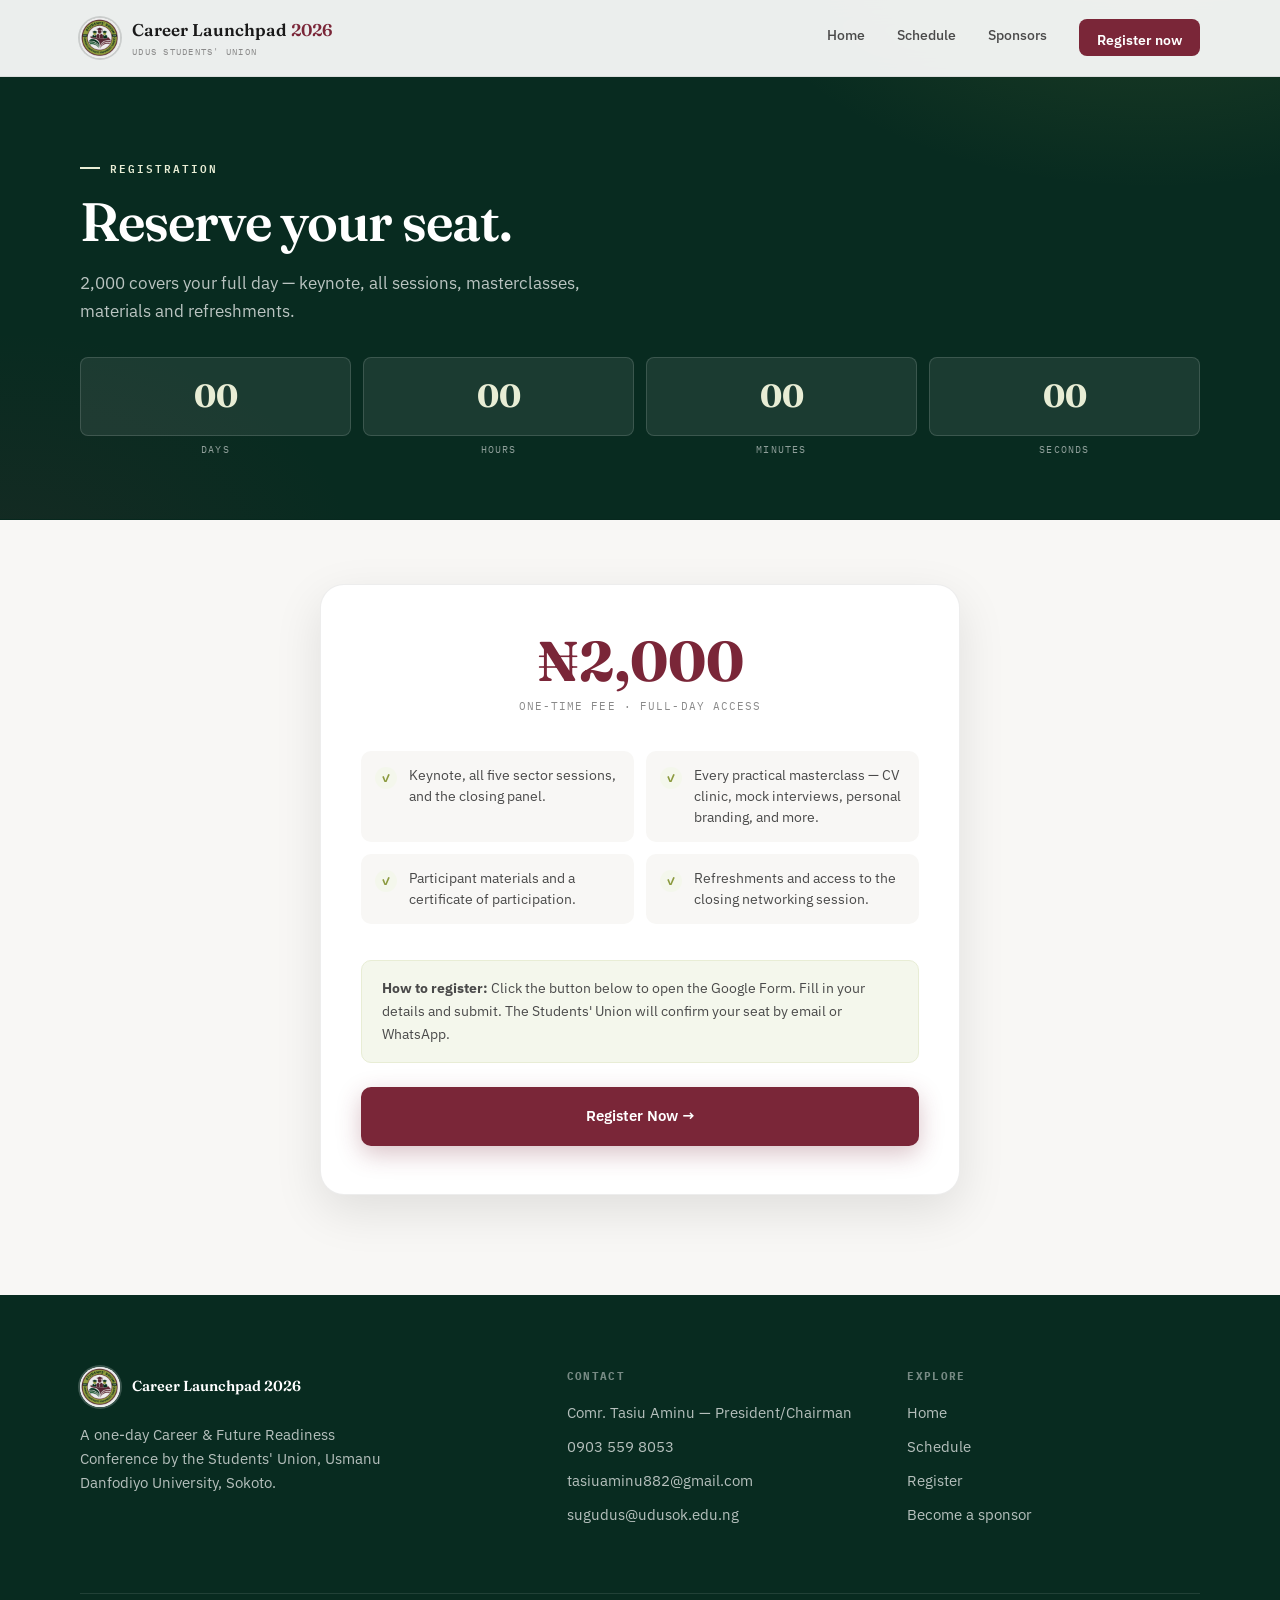
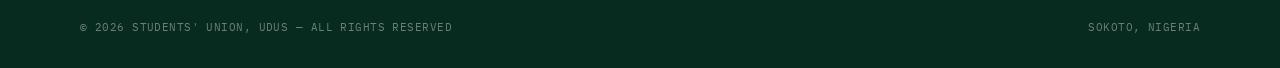
==== commit bccf6002: "form addition" ====
--- a/register.html
+++ b/register.html
@@ -44,12 +44,12 @@
   </div>
 </header>
 
-<!-- ============ PAGE HERO ============ -->
+<!-- ============ REGISTRATION HERO ============ -->
 <section class="page-hero" style="padding-bottom:60px;">
   <div class="wrap">
-    <span class="eyebrow on-dark">Boarding pass</span>
+    <span class="eyebrow on-dark">Registration</span>
     <h1>Reserve your seat.</h1>
-    <p>₦2,000 covers your full day — keynote, all sessions, masterclasses, materials and refreshments.</p>
+    <p>2,000 covers your full day — keynote, all sessions, masterclasses, materials and refreshments.</p>
     <div class="countdown" id="countdown">
       <div class="cd-box"><div class="cd-num" id="cd-days">--</div><div class="cd-lbl">Days</div></div>
       <div class="cd-box"><div class="cd-num" id="cd-hours">--</div><div class="cd-lbl">Hours</div></div>
@@ -59,111 +59,39 @@
   </div>
 </section>
 
-<!-- ============ BOARDING PASS ============ -->
-<section style="padding-top:64px;">
+<!-- ============ REGISTRATION CARD ============ -->
+<section class="band-alt" style="padding-top:64px;">
   <div class="wrap">
-    <div class="boarding-pass reveal">
-      <!-- Header -->
-      <div class="bp-header">
-        <div class="bp-airline">
-          <span class="bp-logo">✈</span>
-          <span class="bp-airline-name">UDUS AIRLINES</span>
+    <div class="reg-card reveal">
+      <div class="price">₦2,000</div>
+      <div class="price-note">One-time fee · Full-day access</div>
+
+      <div class="reg-features">
+        <div class="reg-feature">
+          <span class="check">✓</span>
+          <p>Keynote, all five sector sessions, and the closing panel.</p>
         </div>
-        <div class="bp-class">ECONOMY</div>
-      </div>
-
-      <!-- Main ticket body -->
-      <div class="bp-body">
-        <div class="bp-route">
-          <div class="bp-station">
-            <div class="bp-code">SOK</div>
-            <div class="bp-city">Sokoto</div>
-          </div>
-          <div class="bp-flight">
-            <div class="bp-plane-icon">✈</div>
-            <div class="bp-flight-num">CL2026</div>
-          </div>
-          <div class="bp-station">
-            <div class="bp-code">FUT</div>
-            <div class="bp-city">Future</div>
-          </div>
+        <div class="reg-feature">
+          <span class="check">✓</span>
+          <p>Every practical masterclass — CV clinic, mock interviews, personal branding, and more.</p>
         </div>
-
-        <div class="bp-details">
-          <div class="bp-detail">
-            <div class="bp-label">Passenger</div>
-            <div class="bp-value">YOU</div>
-          </div>
-          <div class="bp-detail">
-            <div class="bp-label">Date</div>
-            <div class="bp-value">TBD 2026</div>
-          </div>
-          <div class="bp-detail">
-            <div class="bp-label">Gate</div>
-            <div class="bp-value">A1</div>
-          </div>
-          <div class="bp-detail">
-            <div class="bp-label">Seat</div>
-            <div class="bp-value">OPEN</div>
-          </div>
+        <div class="reg-feature">
+          <span class="check">✓</span>
+          <p>Participant materials and a certificate of participation.</p>
         </div>
-
-        <div class="bp-barcode">
-          <div class="bp-barcode-lines">
-            <span></span><span></span><span></span><span></span><span></span>
-            <span></span><span></span><span></span><span></span><span></span>
-            <span></span><span></span><span></span><span></span><span></span>
-            <span></span><span></span><span></span><span></span><span></span>
-          </div>
-          <div class="bp-barcode-num">CL2026-UDUS-2026</div>
+        <div class="reg-feature">
+          <span class="check">✓</span>
+          <p>Refreshments and access to the closing networking session.</p>
         </div>
       </div>
 
-      <!-- Perforation -->
-      <div class="bp-perforation">
-        <span></span><span></span><span></span><span></span><span></span>
-        <span></span><span></span><span></span><span></span><span></span>
-        <span></span><span></span><span></span><span></span><span></span>
-        <span></span><span></span><span></span><span></span><span></span>
+      <div class="google-form-note">
+        <strong>How to register:</strong> Click the button below to open the Google Form. Fill in your details and submit. The Students' Union will confirm your seat by email or WhatsApp.
       </div>
 
-      <!-- Stub -->
-      <div class="bp-stub">
-        <div class="bp-stub-left">
-          <div class="bp-stub-label">Career Launchpad 2026</div>
-          <div class="bp-stub-price">₦2,000</div>
-          <div class="bp-stub-note">Full-day admission</div>
-        </div>
-        <div class="bp-stub-right">
-          <a href="https://docs.google.com/forms/d/e/REPLACE_WITH_YOUR_FORM_ID/viewform" target="_blank" rel="noopener" class="btn btn-primary bp-cta">
-            Check In →
-          </a>
-        </div>
-      </div>
-
-      <!-- Features -->
-      <div class="bp-features">
-        <div class="bp-feature">
-          <span class="bp-check">✓</span>
-          <span>Keynote, all five sector sessions, and the closing panel.</span>
-        </div>
-        <div class="bp-feature">
-          <span class="bp-check">✓</span>
-          <span>Every practical masterclass — CV clinic, mock interviews, personal branding, and more.</span>
-        </div>
-        <div class="bp-feature">
-          <span class="bp-check">✓</span>
-          <span>Participant materials and a certificate of participation.</span>
-        </div>
-        <div class="bp-feature">
-          <span class="bp-check">✓</span>
-          <span>Refreshments and access to the closing networking session.</span>
-        </div>
-      </div>
-
-      <p class="bp-disclaimer">
-        You'll be redirected to Google Forms. After submitting, the Students' Union will confirm your seat by email or WhatsApp.
-      </p>
+      <a href="https://forms.gle/maYBADxgQ5cT174L6" target="_blank" rel="noopener" class="btn btn-primary" style="width:100%;">
+        Register Now →
+      </a>
     </div>
   </div>
 </section>
--- a/styles.css
+++ b/styles.css
@@ -1036,192 +1036,6 @@
 }
 
 /* ==========================================================================
-   BOARDING PASS
-   ========================================================================== */
-.boarding-pass{
-  max-width:520px;
-  margin:0 auto;
-  background:linear-gradient(180deg, #fff 0%, #faf9f7 100%);
-  border-radius:var(--radius-lg);
-  box-shadow:0 20px 60px rgba(0,0,0,0.1), 0 0 0 1px rgba(0,0,0,0.06);
-  overflow:hidden;
-  position:relative;
-}
-.boarding-pass::before{
-  content:''; position:absolute; top:0; left:0; right:0; height:4px;
-  background:linear-gradient(90deg, var(--maroon), var(--olive), var(--green));
-}
-
-/* Header */
-.bp-header{
-  display:flex; align-items:center; justify-content:space-between;
-  padding:20px 28px 16px;
-  border-bottom:1px dashed var(--line);
-}
-.bp-airline{
-  display:flex; align-items:center; gap:10px;
-}
-.bp-logo{
-  width:32px; height:32px; border-radius:50%;
-  background:var(--maroon); color:#fff;
-  display:flex; align-items:center; justify-content:center;
-  font-size:16px;
-}
-.bp-airline-name{
-  font-family:var(--mono); font-size:11px; letter-spacing:0.14em;
-  text-transform:uppercase; color:var(--ink-faint); font-weight:600;
-}
-.bp-class{
-  font-family:var(--mono); font-size:10px; letter-spacing:0.1em;
-  text-transform:uppercase; color:var(--olive); font-weight:600;
-  background:var(--olive-light); padding:4px 10px; border-radius:4px;
-}
-
-/* Body */
-.bp-body{padding:28px;}
-
-/* Route */
-.bp-route{
-  display:flex; align-items:center; justify-content:space-between;
-  gap:16px; margin-bottom:28px;
-}
-.bp-station{text-align:center;}
-.bp-station .bp-code{
-  font-family:var(--display); font-size:36px; font-weight:700;
-  color:var(--ink); line-height:1;
-}
-.bp-station .bp-city{
-  font-family:var(--mono); font-size:10px; letter-spacing:0.1em;
-  text-transform:uppercase; color:var(--ink-faint); margin-top:4px;
-}
-.bp-flight{
-  display:flex; flex-direction:column; align-items:center; gap:6px;
-  flex:1;
-}
-.bp-plane-icon{
-  font-size:20px; color:var(--maroon); opacity:0.6;
-  transform:rotate(45deg);
-}
-.bp-flight-num{
-  font-family:var(--mono); font-size:11px; letter-spacing:0.08em;
-  color:var(--ink-faint); font-weight:600;
-}
-
-/* Details grid */
-.bp-details{
-  display:grid; grid-template-columns:repeat(4, 1fr); gap:16px;
-  margin-bottom:28px;
-}
-.bp-detail{text-align:center;}
-.bp-detail .bp-label{
-  font-family:var(--mono); font-size:9px; letter-spacing:0.12em;
-  text-transform:uppercase; color:var(--ink-faint); margin-bottom:4px;
-}
-.bp-detail .bp-value{
-  font-family:var(--display); font-size:18px; font-weight:600;
-  color:var(--ink);
-}
-
-/* Barcode */
-.bp-barcode{
-  background:var(--bg-soft); border-radius:var(--radius-sm);
-  padding:20px; text-align:center;
-}
-.bp-barcode-lines{
-  display:flex; align-items:flex-end; justify-content:center;
-  gap:2px; height:48px; margin-bottom:8px;
-}
-.bp-barcode-lines span{
-  display:block; background:var(--ink);
-  width:3px; border-radius:1px;
-}
-.bp-barcode-lines span:nth-child(odd){height:70%;}
-.bp-barcode-lines span:nth-child(even){height:100%;}
-.bp-barcode-lines span:nth-child(3n){height:50%;}
-.bp-barcode-lines span:nth-child(5n){height:85%;}
-.bp-barcode-num{
-  font-family:var(--mono); font-size:10px; letter-spacing:0.12em;
-  color:var(--ink-faint);
-}
-
-/* Perforation */
-.bp-perforation{
-  display:flex; align-items:center; justify-content:space-between;
-  padding:0 28px; margin:4px 0;
-  position:relative;
-}
-.bp-perforation::before{
-  content:''; position:absolute; left:0; right:0; top:50%;
-  border-top:1px dashed var(--line-strong);
-}
-.bp-perforation span{
-  width:8px; height:16px; background:var(--bg);
-  border-radius:50%; position:relative; z-index:1;
-}
-.bp-perforation span:nth-child(odd){margin-top:-2px;}
-.bp-perforation span:nth-child(even){margin-bottom:-2px;}
-
-/* Stub */
-.bp-stub{
-  display:flex; align-items:center; justify-content:space-between;
-  gap:20px; padding:20px 28px;
-  background:var(--bg-soft); border-top:1px dashed var(--line);
-}
-.bp-stub-left{flex:1;}
-.bp-stub-label{
-  font-family:var(--mono); font-size:10px; letter-spacing:0.1em;
-  text-transform:uppercase; color:var(--ink-faint); margin-bottom:4px;
-}
-.bp-stub-price{
-  font-family:var(--display); font-size:32px; font-weight:700;
-  color:var(--maroon); line-height:1;
-}
-.bp-stub-note{
-  font-size:13px; color:var(--ink-faint); margin-top:4px;
-}
-.bp-stub-right{flex:none;}
-.bp-cta{
-  padding:14px 28px; font-size:15px;
-}
-
-/* Features */
-.bp-features{
-  padding:24px 28px;
-  display:grid; gap:12px;
-  border-top:1px solid var(--line);
-}
-.bp-feature{
-  display:flex; align-items:flex-start; gap:12px;
-  font-size:14px; color:var(--ink-soft); line-height:1.55;
-}
-.bp-check{
-  flex:none; width:20px; height:20px; border-radius:50%;
-  background:var(--olive-light); color:var(--olive);
-  display:flex; align-items:center; justify-content:center;
-  font-size:11px; font-weight:700; margin-top:1px;
-}
-
-/* Disclaimer */
-.bp-disclaimer{
-  padding:0 28px 24px;
-  font-size:12px; color:var(--ink-faint); text-align:center;
-  line-height:1.6;
-}
-
-/* Boarding pass mobile */
-@media (max-width:560px){
-  .bp-body{padding:20px;}
-  .bp-header{padding:16px 20px 12px;}
-  .bp-stub{padding:16px 20px; flex-direction:column; align-items:stretch; text-align:center;}
-  .bp-stub-right{width:100%;}
-  .bp-cta{width:100%;}
-  .bp-details{grid-template-columns:repeat(2, 1fr); gap:12px;}
-  .bp-features{padding:20px;}
-  .bp-disclaimer{padding:0 20px 20px;}
-  .bp-perforation{padding:0 20px;}
-}
-
-/* ==========================================================================
    RESPONSIVE TWEAKS
    ========================================================================== */
 @media (max-width:480px){
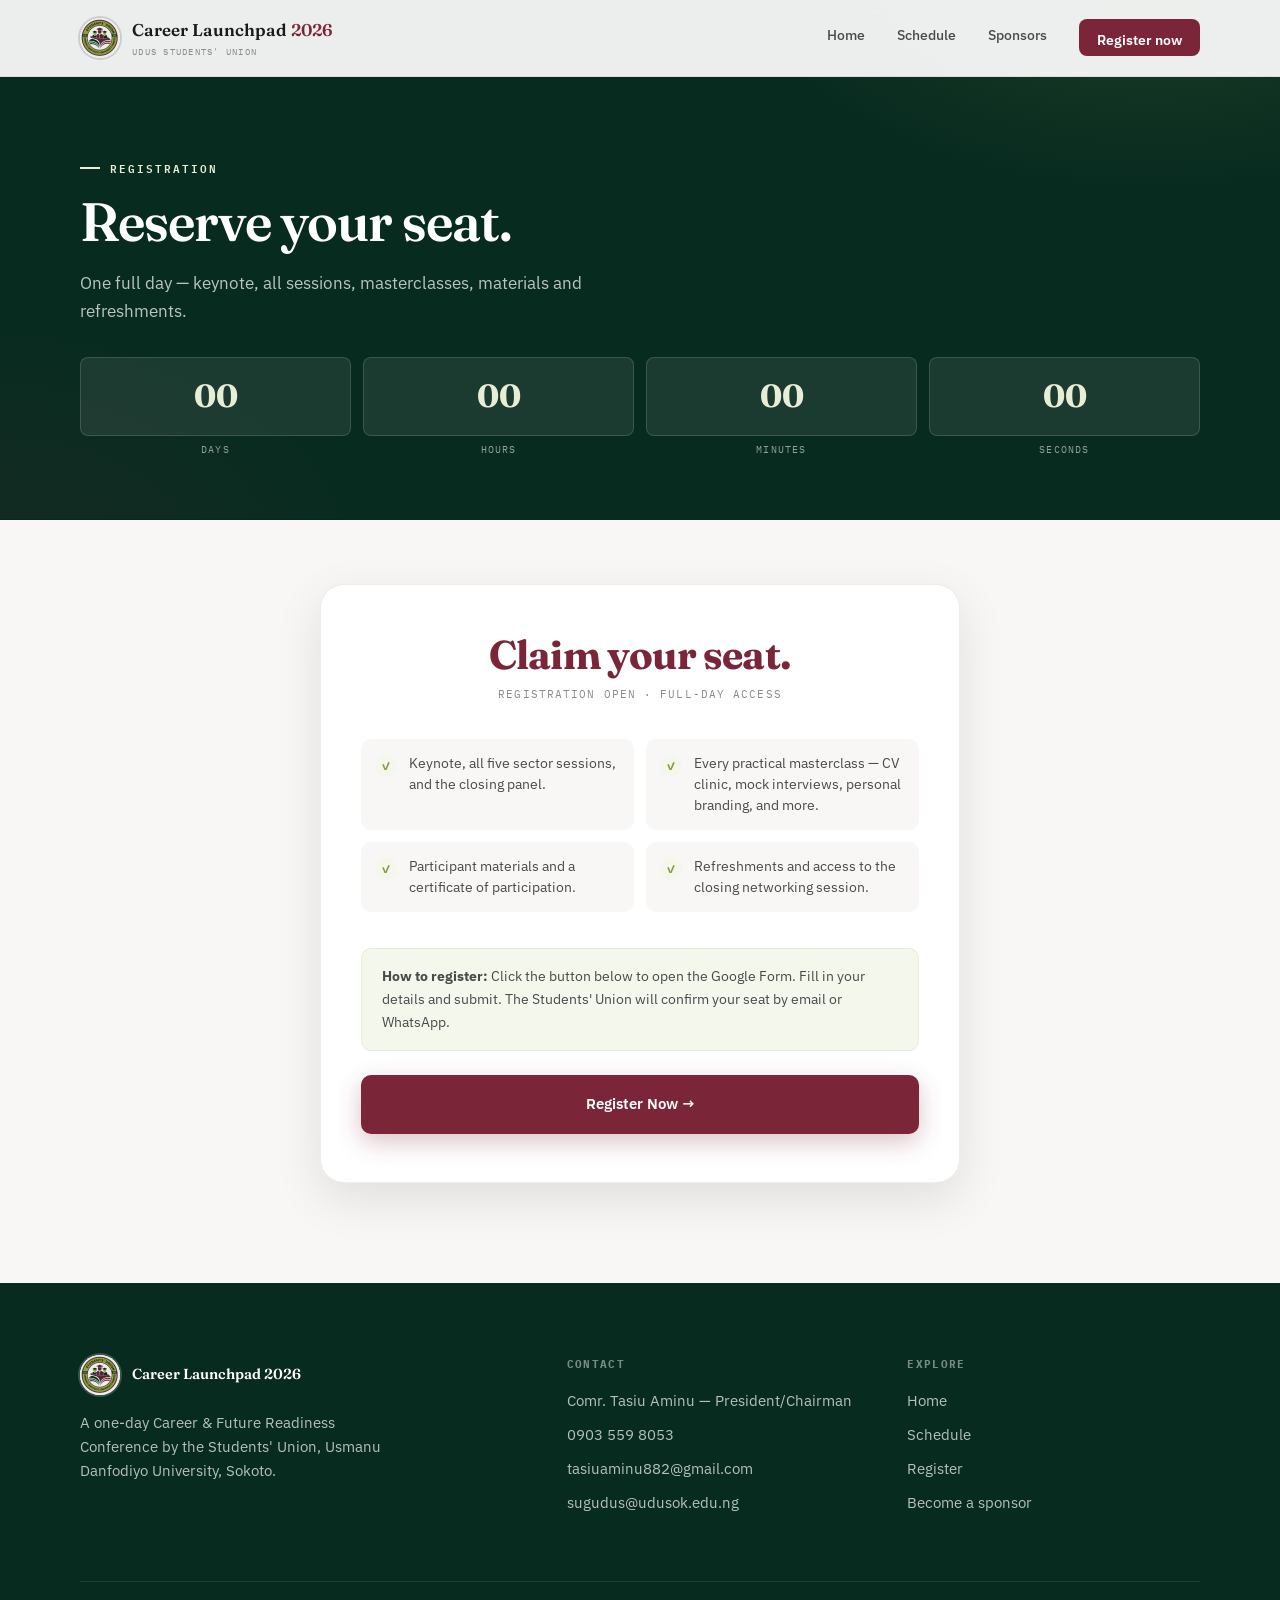
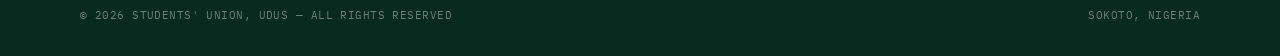
==== commit dcc038c5: "no fee" ====
--- a/register.html
+++ b/register.html
@@ -4,24 +4,26 @@
 <meta charset="UTF-8">
 <meta name="viewport" content="width=device-width, initial-scale=1.0">
 <title>Register — Career Launchpad 2026 | UDUS</title>
-<meta name="description" content="Register for Career Launchpad 2026. ₦2,000 covers the full-day conference — keynote, sessions, masterclasses, materials and refreshments.">
+<meta name="description" content="Register for Career Launchpad 2026 — a full day of keynote, sector sessions, practical masterclasses, materials and refreshments at UDUS, Sokoto.">
 <meta name="keywords" content="Career Launchpad 2026, UDUS registration, Usmanu Danfodiyo University, Students Union Sokoto, career conference Nigeria, UDUS career event, register for conference">
 <meta name="author" content="Students' Union, Usmanu Danfodiyo University, Sokoto">
 <meta name="robots" content="index, follow">
 <meta property="og:title" content="Register — Career Launchpad 2026 | UDUS">
-<meta property="og:description" content="Register for Career Launchpad 2026. ₦2,000 covers the full-day conference — keynote, sessions, masterclasses, materials and refreshments.">
+<meta property="og:description" content="Register for Career Launchpad 2026 — a full day of keynote, sector sessions, practical masterclasses, materials and refreshments at UDUS, Sokoto.">
 <meta property="og:type" content="website">
 <meta property="og:url" content="https://careerlaunchpad2026.com/register.html">
-<meta property="og:image" content="images/logo.jpg">
+<meta property="og:image" content="https://careerlaunchpad2026.com/images/og-image.jpg">
 <meta property="og:site_name" content="Career Launchpad 2026">
 <meta name="twitter:card" content="summary_large_image">
 <meta name="twitter:title" content="Register — Career Launchpad 2026 | UDUS">
-<meta name="twitter:description" content="Register for Career Launchpad 2026. ₦2,000 covers the full-day conference — keynote, sessions, masterclasses, materials and refreshments.">
-<meta name="twitter:image" content="images/logo.jpg">
+<meta name="twitter:description" content="Register for Career Launchpad 2026 — a full day of keynote, sector sessions, practical masterclasses, materials and refreshments at UDUS, Sokoto.">
+<meta name="twitter:image" content="https://careerlaunchpad2026.com/images/og-image.jpg">
 <link rel="canonical" href="https://careerlaunchpad2026.com/register.html">
 <link rel="preconnect" href="https://fonts.googleapis.com">
 <link rel="preconnect" href="https://fonts.gstatic.com" crossorigin>
 <link href="https://fonts.googleapis.com/css2?family=Fraunces:ital,wght@0,500;0,600;0,700;1,500;1,600&family=IBM+Plex+Sans:wght@400;500;600;700&family=IBM+Plex+Mono:wght@400;500;600&display=swap" rel="stylesheet">
+<link rel="icon" href="favicon.ico" sizes="any">
+<link rel="apple-touch-icon" href="images/apple-touch-icon.png">
 <link rel="stylesheet" href="styles.css">
 </head>
 <body>
@@ -30,7 +32,7 @@
 <header class="site">
   <div class="navbar">
     <a href="index.html" class="brandmark">
-      <span class="mark"><img src="images/logo.jpg" alt="UDUS Students' Union crest"></span>
+      <span class="mark"><img src="images/logo.jpg" alt="UDUS Students' Union crest" width="40" height="40" decoding="async"></span>
       <div>Career Launchpad <span style="color:var(--maroon)">2026</span><small>UDUS Students' Union</small></div>
     </a>
     <input type="checkbox" id="navToggle">
@@ -49,7 +51,7 @@
   <div class="wrap">
     <span class="eyebrow on-dark">Registration</span>
     <h1>Reserve your seat.</h1>
-    <p>2,000 covers your full day — keynote, all sessions, masterclasses, materials and refreshments.</p>
+    <p>One full day — keynote, all sessions, masterclasses, materials and refreshments.</p>
     <div class="countdown" id="countdown">
       <div class="cd-box"><div class="cd-num" id="cd-days">--</div><div class="cd-lbl">Days</div></div>
       <div class="cd-box"><div class="cd-num" id="cd-hours">--</div><div class="cd-lbl">Hours</div></div>
@@ -63,8 +65,8 @@
 <section class="band-alt" style="padding-top:64px;">
   <div class="wrap">
     <div class="reg-card reveal">
-      <div class="price">₦2,000</div>
-      <div class="price-note">One-time fee · Full-day access</div>
+      <div class="reg-headline">Claim your seat.</div>
+      <div class="reg-note">Registration open · Full-day access</div>
 
       <div class="reg-features">
         <div class="reg-feature">
@@ -102,7 +104,7 @@
     <div class="foot-grid">
       <div>
         <a href="index.html" class="brandmark" style="margin-bottom:16px; display:flex;">
-          <span class="mark"><img src="images/logo.jpg" alt="UDUS Students' Union crest"></span>
+          <span class="mark"><img src="images/logo.jpg" alt="UDUS Students' Union crest" width="40" height="40" loading="lazy" decoding="async"></span>
           Career Launchpad 2026
         </a>
         <p style="max-width:320px;">A one-day Career &amp; Future Readiness Conference by the Students' Union, Usmanu Danfodiyo University, Sokoto.</p>
--- a/styles.css
+++ b/styles.css
@@ -179,12 +179,6 @@
 .btn-ghost.on-dark{color:#fff; border-color:rgba(255,255,255,0.35);}
 .btn-ghost.on-dark:hover{background:rgba(255,255,255,0.08);}
 
-.btn-white{
-  background:#fff; color:var(--maroon);
-  box-shadow:0 4px 16px rgba(0,0,0,0.08);
-}
-.btn-white:hover{box-shadow:0 8px 24px rgba(0,0,0,0.12);}
-
 /* Button ripple effect */
 .btn::after{
   content:''; position:absolute; inset:0;
@@ -205,12 +199,6 @@
 .photo-slot img{
   width:100%; height:100%; object-fit:cover; display:block;
   transition:transform .6s cubic-bezier(.22,1,.36,1);
-}
-.photo-slot img.img-loading{
-  opacity:0;
-}
-.photo-slot img.img-loaded{
-  animation:imgFadeIn .6s ease forwards;
 }
 .photo-slot:hover img{transform:scale(1.05);}
 .photo-slot .placeholder{
@@ -230,11 +218,6 @@
   font-family:var(--mono); font-size:9.5px; color:var(--ink-muted);
 }
 .photo-slot.loaded .placeholder{display:none;}
-
-@keyframes imgFadeIn{
-  from{opacity:0; transform:scale(1.02);}
-  to{opacity:1; transform:scale(1);}
-}
 
 .img-frame{
   border-radius:var(--radius-lg);
@@ -447,18 +430,6 @@
   display:flex; gap:14px; margin-top:36px; flex-wrap:wrap;
 }
 
-.hero-meta{
-  display:flex; gap:32px; margin-top:40px; flex-wrap:wrap;
-}
-.hero-meta div{
-  font-family:var(--mono); font-size:11px; color:var(--ink-faint);
-  text-transform:uppercase; letter-spacing:0.08em;
-}
-.hero-meta div b{
-  display:block; font-family:var(--body); font-size:15px; color:var(--ink);
-  font-weight:600; text-transform:none; letter-spacing:0; margin-top:4px;
-}
-
 /* Hero image card */
 .hero-image-wrap{
   position:relative;
@@ -491,8 +462,6 @@
   .page-hero{padding:128px 0 56px;}
   .hero-actions{flex-direction:column; align-items:stretch;}
   .hero-actions .btn{width:100%; justify-content:center;}
-  .hero-meta{gap:16px; margin-top:28px;}
-  .hero-meta div{flex:1 1 100%;}
   .hero-image-wrap .hero-badge{left:10px; right:10px; bottom:-8px; padding:14px 16px;}
   .section-head{margin-bottom:40px;}
   .cta-banner{padding:32px 24px;}
@@ -515,9 +484,7 @@
 .section-head.center{margin-left:auto; margin-right:auto; text-align:center;}
 
 .band-alt{background:var(--bg-soft);}
-.band-warm{background:var(--bg-warm);}
 .band-dark{background:var(--green-deep); color:#fff;}
-.band-maroon{background:var(--maroon); color:#fff;}
 .band-dark .section-head p{color:rgba(255,255,255,0.72);}
 .band-dark h2{color:#fff;}
 
@@ -540,8 +507,6 @@
 .about-head h2{margin-top:16px; font-size:clamp(28px,3.4vw,40px);}
 .about-head p{margin-top:14px; color:var(--ink-soft); font-size:16px;}
 
-.about-image{aspect-ratio:3/4; border-radius:var(--radius-lg); overflow:hidden; box-shadow:var(--shadow-lg);}
-.about-image img{width:100%; height:100%; object-fit:cover;}
 
 .stat-grid-2{display:grid; grid-template-columns:repeat(2,1fr); gap:16px; margin-top:32px;}
 @media (max-width:900px){ .about-intro-card{padding:32px 24px;} }
@@ -652,11 +617,7 @@
 /* ==========================================================================
    GALLERY
    ========================================================================== */
-.gallery-grid{display:grid; grid-template-columns:repeat(4,1fr); gap:16px;}
-@media (max-width:900px){ .gallery-grid{grid-template-columns:repeat(2,1fr);} }
-
-.gallery-grid .photo-slot{aspect-ratio:1/1; border-radius:var(--radius);}
-.gallery-grid .photo-slot .placeholder{border-radius:var(--radius);}
+
 
 /* ==========================================================================
    CTA BANNER
@@ -678,19 +639,9 @@
 .cta-banner p{color:rgba(255,255,255,0.72); margin-top:10px; max-width:440px; font-size:16px;}
 .cta-actions{display:flex; gap:14px; flex-wrap:wrap;}
 
-/* Inline CTA (light background) */
-.inline-cta{
-  background:var(--bg-soft); border-radius:var(--radius-lg);
-  padding:48px 40px;
-  display:flex; align-items:center; justify-content:space-between; gap:32px; flex-wrap:wrap;
-}
-.inline-cta h3{font-size:clamp(22px,2.8vw,30px);}
-.inline-cta p{color:var(--ink-soft); margin-top:8px; max-width:420px;}
-
 /* ==========================================================================
    REGISTRATION / GOOGLE FORM
    ========================================================================== */
-.reg-hero{padding:160px 0 80px; background:var(--bg); border-bottom:1px solid var(--line);}
 
 .reg-card{
   max-width:640px; margin:0 auto;
@@ -702,11 +653,13 @@
 }
 @media (max-width:560px){ .reg-card{padding:36px 24px;} }
 
-.reg-card .price{
-  font-family:var(--display); font-size:56px; font-weight:700; color:var(--maroon);
-  line-height:1;
-}
-.reg-card .price-note{
+.reg-card .reg-headline{
+  font-family:var(--display); font-size:40px; font-weight:700; color:var(--maroon);
+  line-height:1.1; letter-spacing:-0.02em;
+}
+@media (max-width:560px){ .reg-card .reg-headline{font-size:32px;} }
+
+.reg-card .reg-note{
   font-family:var(--mono); font-size:11px; letter-spacing:0.1em;
   text-transform:uppercase; color:var(--ink-faint); margin-top:8px;
 }
@@ -858,13 +811,6 @@
   text-transform:uppercase; color:rgba(255,255,255,0.55); margin-top:6px;
 }
 
-/* Light version */
-.countdown-light .cd-box .cd-num{
-  color:var(--maroon);
-  background:var(--olive-light); border:1px solid var(--olive-soft);
-}
-.countdown-light .cd-box .cd-lbl{color:var(--ink-faint);}
-
 /* ==========================================================================
    PAGE HERO
    ========================================================================== */
@@ -1015,27 +961,6 @@
 .mb-8{margin-bottom:8px;} .mb-16{margin-bottom:16px;} .mb-24{margin-bottom:24px;} .mb-32{margin-bottom:32px;} .mb-48{margin-bottom:48px;}
 
 /* ==========================================================================
-   FLOATING PARTICLES (subtle background decoration)
-   ========================================================================== */
-.particles-bg{
-  position:absolute; inset:0; overflow:hidden; pointer-events:none; z-index:0;
-}
-.particles-bg .particle{
-  position:absolute; border-radius:50%; opacity:0.06;
-  animation:particleFloat 20s ease-in-out infinite;
-}
-.particles-bg .particle:nth-child(1){width:300px; height:300px; background:var(--olive); top:10%; left:-5%; animation-delay:0s; animation-duration:25s;}
-.particles-bg .particle:nth-child(2){width:200px; height:200px; background:var(--maroon); top:60%; right:-3%; animation-delay:-5s; animation-duration:20s;}
-.particles-bg .particle:nth-child(3){width:150px; height:150px; background:var(--green); bottom:10%; left:30%; animation-delay:-10s; animation-duration:22s;}
-
-@keyframes particleFloat{
-  0%, 100%{transform:translateY(0) translateX(0);}
-  25%{transform:translateY(-20px) translateX(10px);}
-  50%{transform:translateY(10px) translateX(-15px);}
-  75%{transform:translateY(-15px) translateX(5px);}
-}
-
-/* ==========================================================================
    RESPONSIVE TWEAKS
    ========================================================================== */
 @media (max-width:480px){
@@ -1044,9 +969,7 @@
   .cta-actions{flex-direction:column; width:100%;}
   .cta-actions .btn{width:100%; justify-content:center;}
   .cta-banner{padding:40px 28px;}
-  .inline-cta{padding:36px 24px;}
   .page-hero{padding:130px 0 50px;}
-  .reg-hero{padding:130px 0 60px;}
   .modal{padding:28px 22px;}
   .home-hero::before{display:none;}
 }
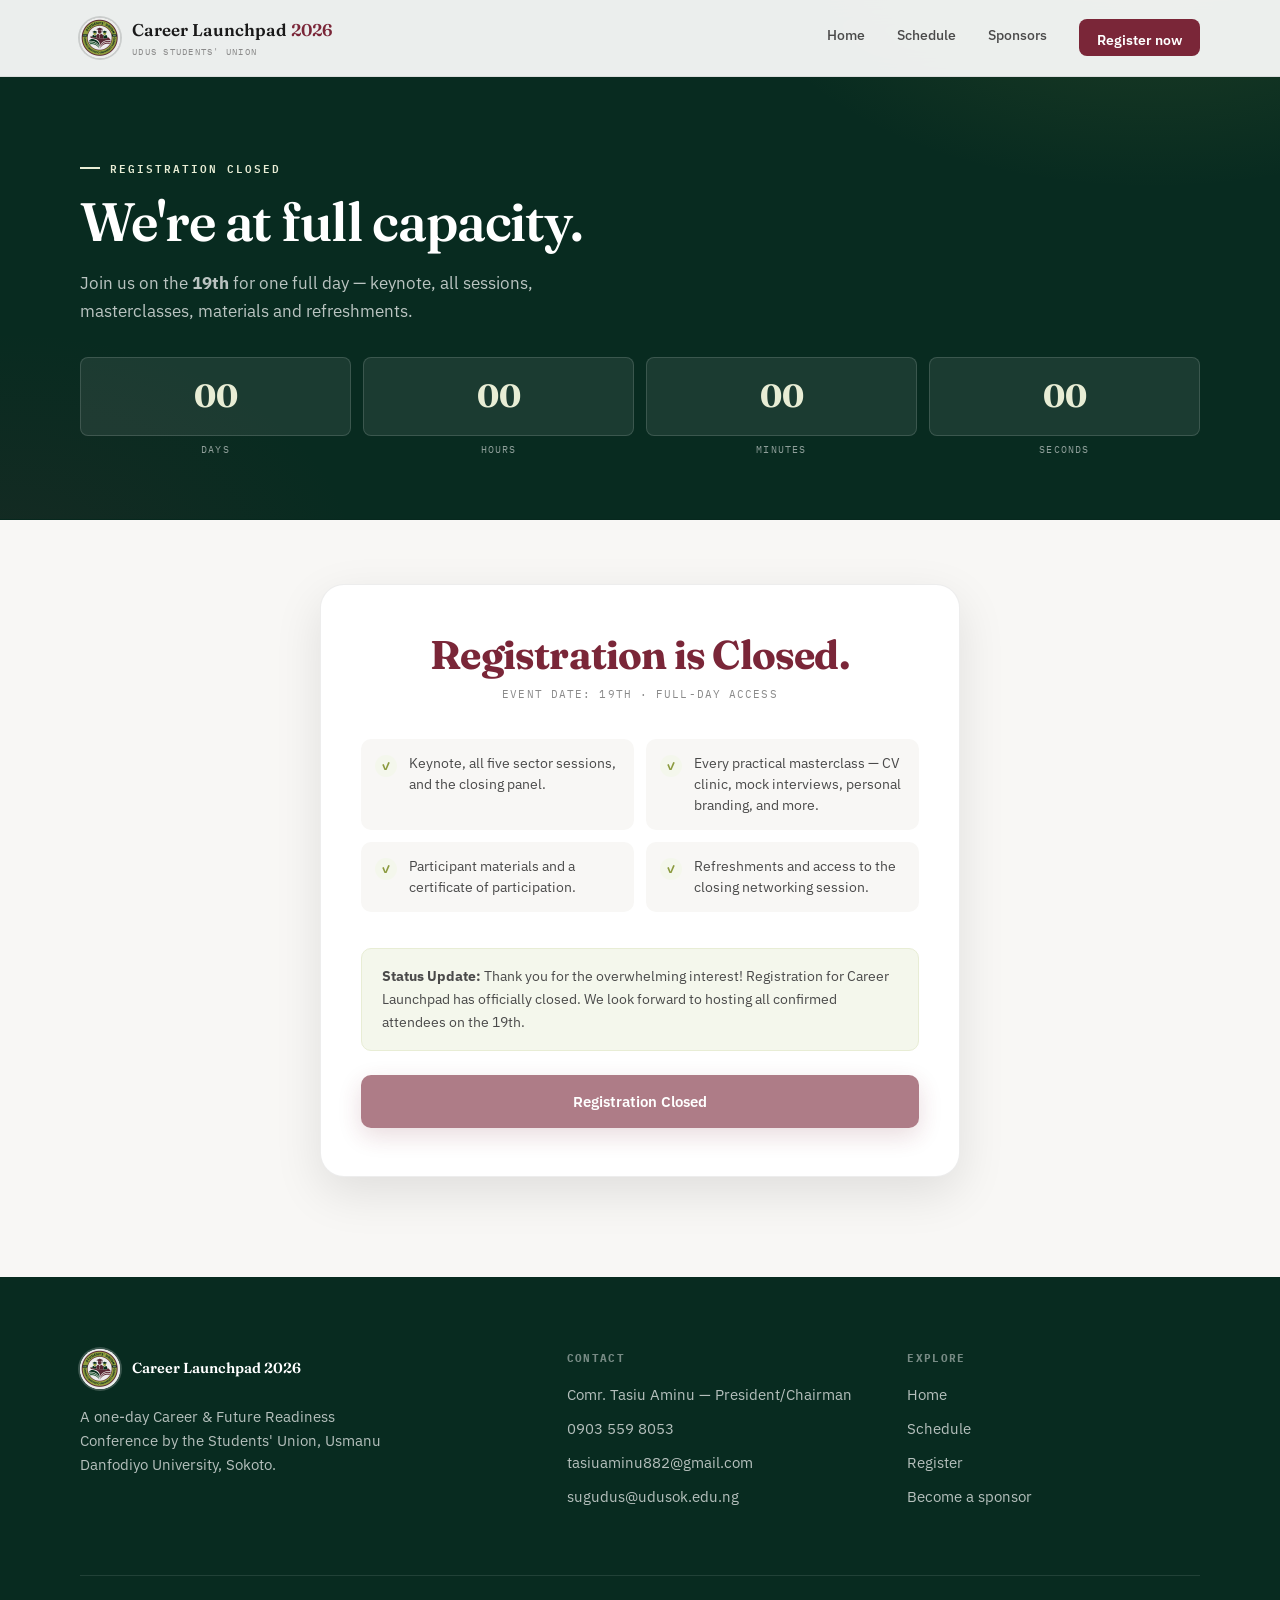
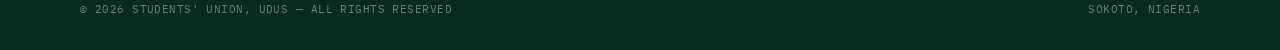
==== commit 58a46ab2: "registration closed" ====
--- a/register.html
+++ b/register.html
@@ -11,14 +11,14 @@
 <meta property="og:title" content="Register — Career Launchpad 2026 | UDUS">
 <meta property="og:description" content="Register for Career Launchpad 2026 — a full day of keynote, sector sessions, practical masterclasses, materials and refreshments at UDUS, Sokoto.">
 <meta property="og:type" content="website">
-<meta property="og:url" content="https://careerlaunchpad2026.com/register.html">
-<meta property="og:image" content="https://careerlaunchpad2026.com/images/og-image.jpg">
+<meta property="og:url" content="https://careerlaunchpad26.vercel.app/register.html">
+<meta property="og:image" content="https://careerlaunchpad26.vercel.app/images/og-image.jpg">
 <meta property="og:site_name" content="Career Launchpad 2026">
 <meta name="twitter:card" content="summary_large_image">
 <meta name="twitter:title" content="Register — Career Launchpad 2026 | UDUS">
 <meta name="twitter:description" content="Register for Career Launchpad 2026 — a full day of keynote, sector sessions, practical masterclasses, materials and refreshments at UDUS, Sokoto.">
-<meta name="twitter:image" content="https://careerlaunchpad2026.com/images/og-image.jpg">
-<link rel="canonical" href="https://careerlaunchpad2026.com/register.html">
+<meta name="twitter:image" content="https://careerlaunchpad26.vercel.app/images/og-image.jpg">
+<link rel="canonical" href="https://careerlaunchpad26.vercel.app/register.html">
 <link rel="preconnect" href="https://fonts.googleapis.com">
 <link rel="preconnect" href="https://fonts.gstatic.com" crossorigin>
 <link href="https://fonts.googleapis.com/css2?family=Fraunces:ital,wght@0,500;0,600;0,700;1,500;1,600&family=IBM+Plex+Sans:wght@400;500;600;700&family=IBM+Plex+Mono:wght@400;500;600&display=swap" rel="stylesheet">
@@ -49,9 +49,9 @@
 <!-- ============ REGISTRATION HERO ============ -->
 <section class="page-hero" style="padding-bottom:60px;">
   <div class="wrap">
-    <span class="eyebrow on-dark">Registration</span>
-    <h1>Reserve your seat.</h1>
-    <p>One full day — keynote, all sessions, masterclasses, materials and refreshments.</p>
+    <span class="eyebrow on-dark">Registration Closed</span>
+    <h1>We're at full capacity.</h1>
+    <p>Join us on the <strong>19th</strong> for one full day — keynote, all sessions, masterclasses, materials and refreshments.</p>
     <div class="countdown" id="countdown">
       <div class="cd-box"><div class="cd-num" id="cd-days">--</div><div class="cd-lbl">Days</div></div>
       <div class="cd-box"><div class="cd-num" id="cd-hours">--</div><div class="cd-lbl">Hours</div></div>
@@ -65,8 +65,8 @@
 <section class="band-alt" style="padding-top:64px;">
   <div class="wrap">
     <div class="reg-card reveal">
-      <div class="reg-headline">Claim your seat.</div>
-      <div class="reg-note">Registration open · Full-day access</div>
+      <div class="reg-headline">Registration is Closed.</div>
+      <div class="reg-note">Event Date: 19th · Full-day access</div>
 
       <div class="reg-features">
         <div class="reg-feature">
@@ -88,12 +88,12 @@
       </div>
 
       <div class="google-form-note">
-        <strong>How to register:</strong> Click the button below to open the Google Form. Fill in your details and submit. The Students' Union will confirm your seat by email or WhatsApp.
+        <strong>Status Update:</strong> Thank you for the overwhelming interest! Registration for Career Launchpad has officially closed. We look forward to hosting all confirmed attendees on the 19th.
       </div>
 
-      <a href="https://forms.gle/maYBADxgQ5cT174L6" target="_blank" rel="noopener" class="btn btn-primary" style="width:100%;">
-        Register Now →
-      </a>
+      <button class="btn btn-primary" style="width:100%; opacity:0.6; cursor:not-allowed;" disabled>
+        Registration Closed
+      </button>
     </div>
   </div>
 </section>
--- a/styles.css
+++ b/styles.css
@@ -47,6 +47,9 @@
 }
 
 *{box-sizing:border-box; margin:0; padding:0;}
+/* Author display rules (e.g. .modal form{display:grid}) otherwise beat the UA
+   [hidden] rule, so the attribute must win explicitly. */
+[hidden]{display:none !important;}
 html{scroll-behavior:smooth;}
 body{
   background:var(--bg);
@@ -224,6 +227,7 @@
   overflow:hidden;
   box-shadow:var(--shadow-lg);
 }
+.img-frame picture, .photo-slot picture{display:block; width:100%; height:100%;}
 .img-frame img{width:100%; height:100%; object-fit:cover; display:block;}
 
 /* ==========================================================================
@@ -910,6 +914,23 @@
   transition:background .2s ease;
 }
 .modal .submit-btn:hover{background:var(--maroon-light);}
+.modal .submit-btn:disabled{background:var(--ink-muted); cursor:not-allowed;}
+
+/* Post-submit confirmation state */
+.modal-success{text-align:center; padding:8px 0 4px;}
+.modal-success .success-mark{
+  width:56px; height:56px; border-radius:50%; margin:0 auto 18px;
+  background:var(--olive-light); border:1.5px solid var(--olive); color:var(--olive);
+  display:flex; align-items:center; justify-content:center; font-size:26px; font-weight:700;
+}
+.modal-success .sub{margin:6px 0 24px;}
+.modal-success .btn{width:100%;}
+.modal-success .success-dismiss{
+  margin-top:14px; background:none; border:none;
+  font-family:var(--mono); font-size:11px; letter-spacing:0.1em; text-transform:uppercase;
+  color:var(--ink-faint); text-decoration:underline; text-underline-offset:3px;
+}
+.modal-success .success-dismiss:hover{color:var(--ink);}
 
 /* ==========================================================================
    FORM FIELDS
